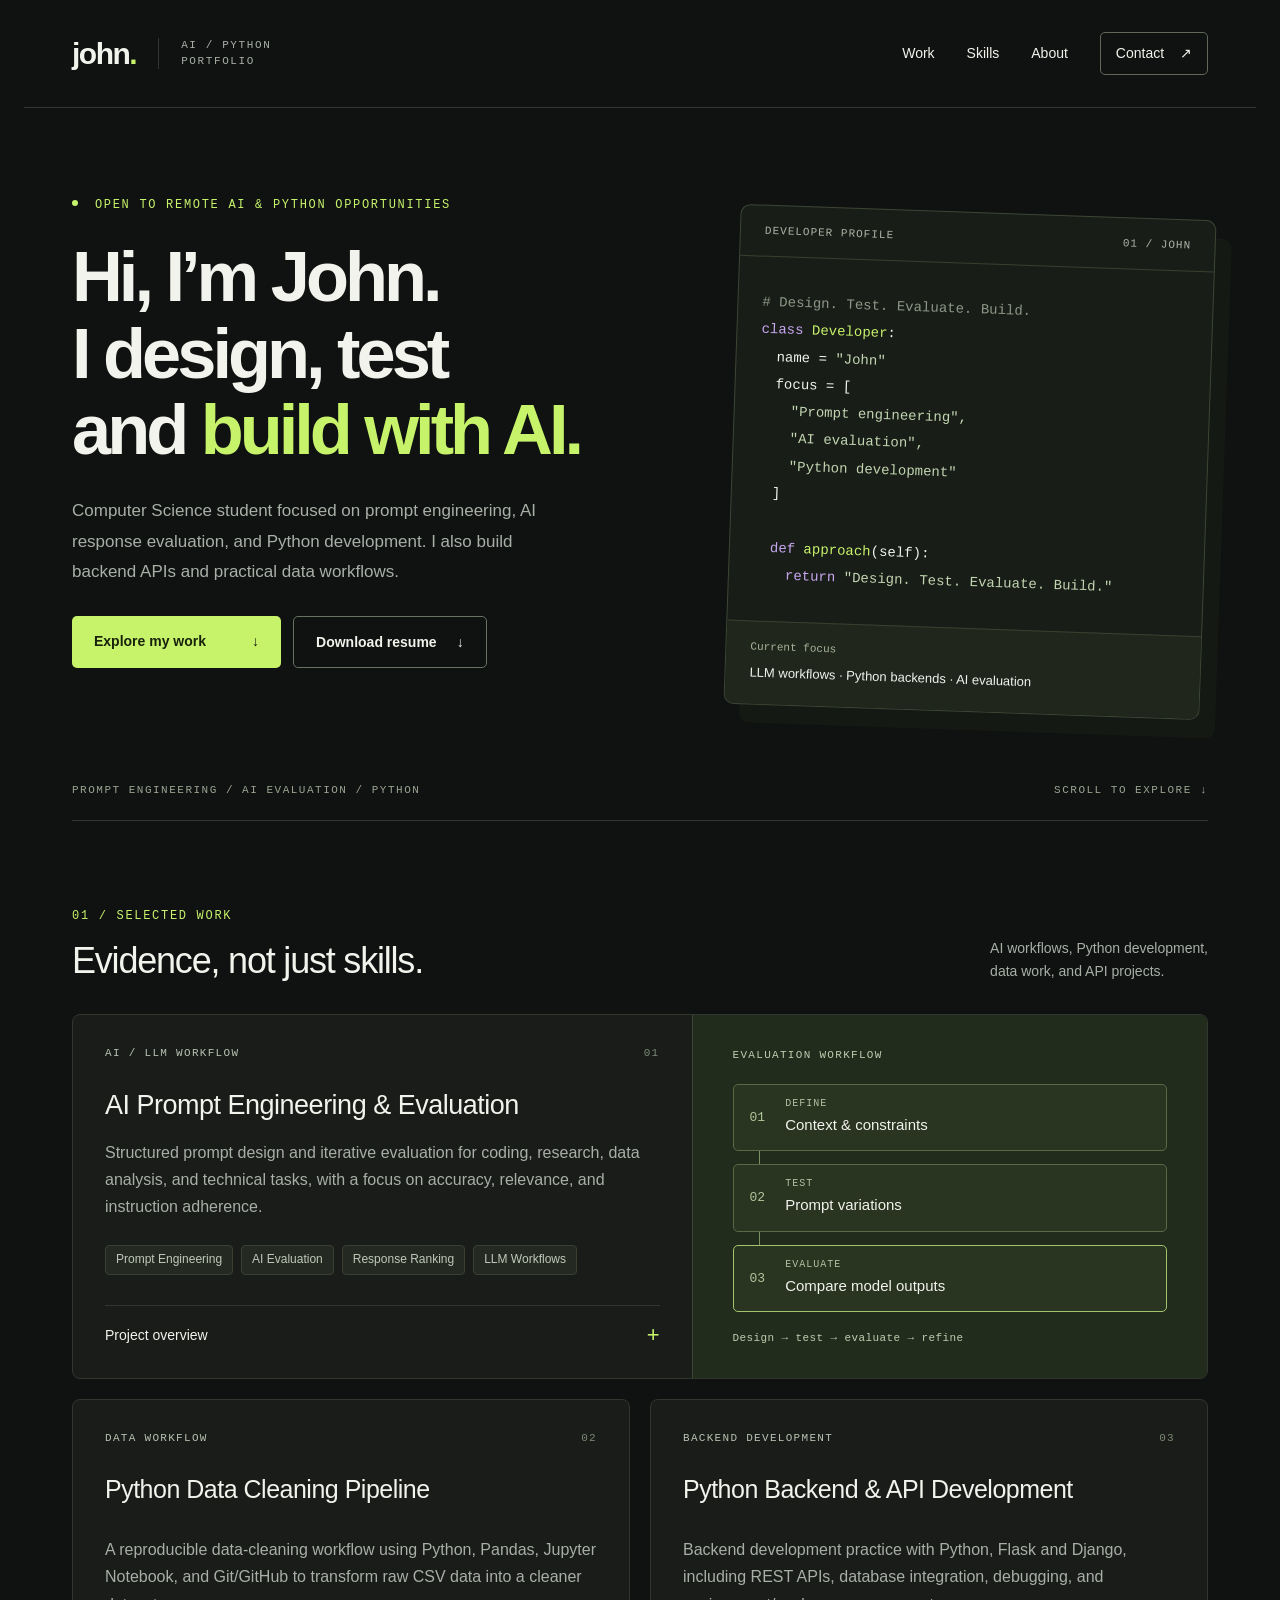
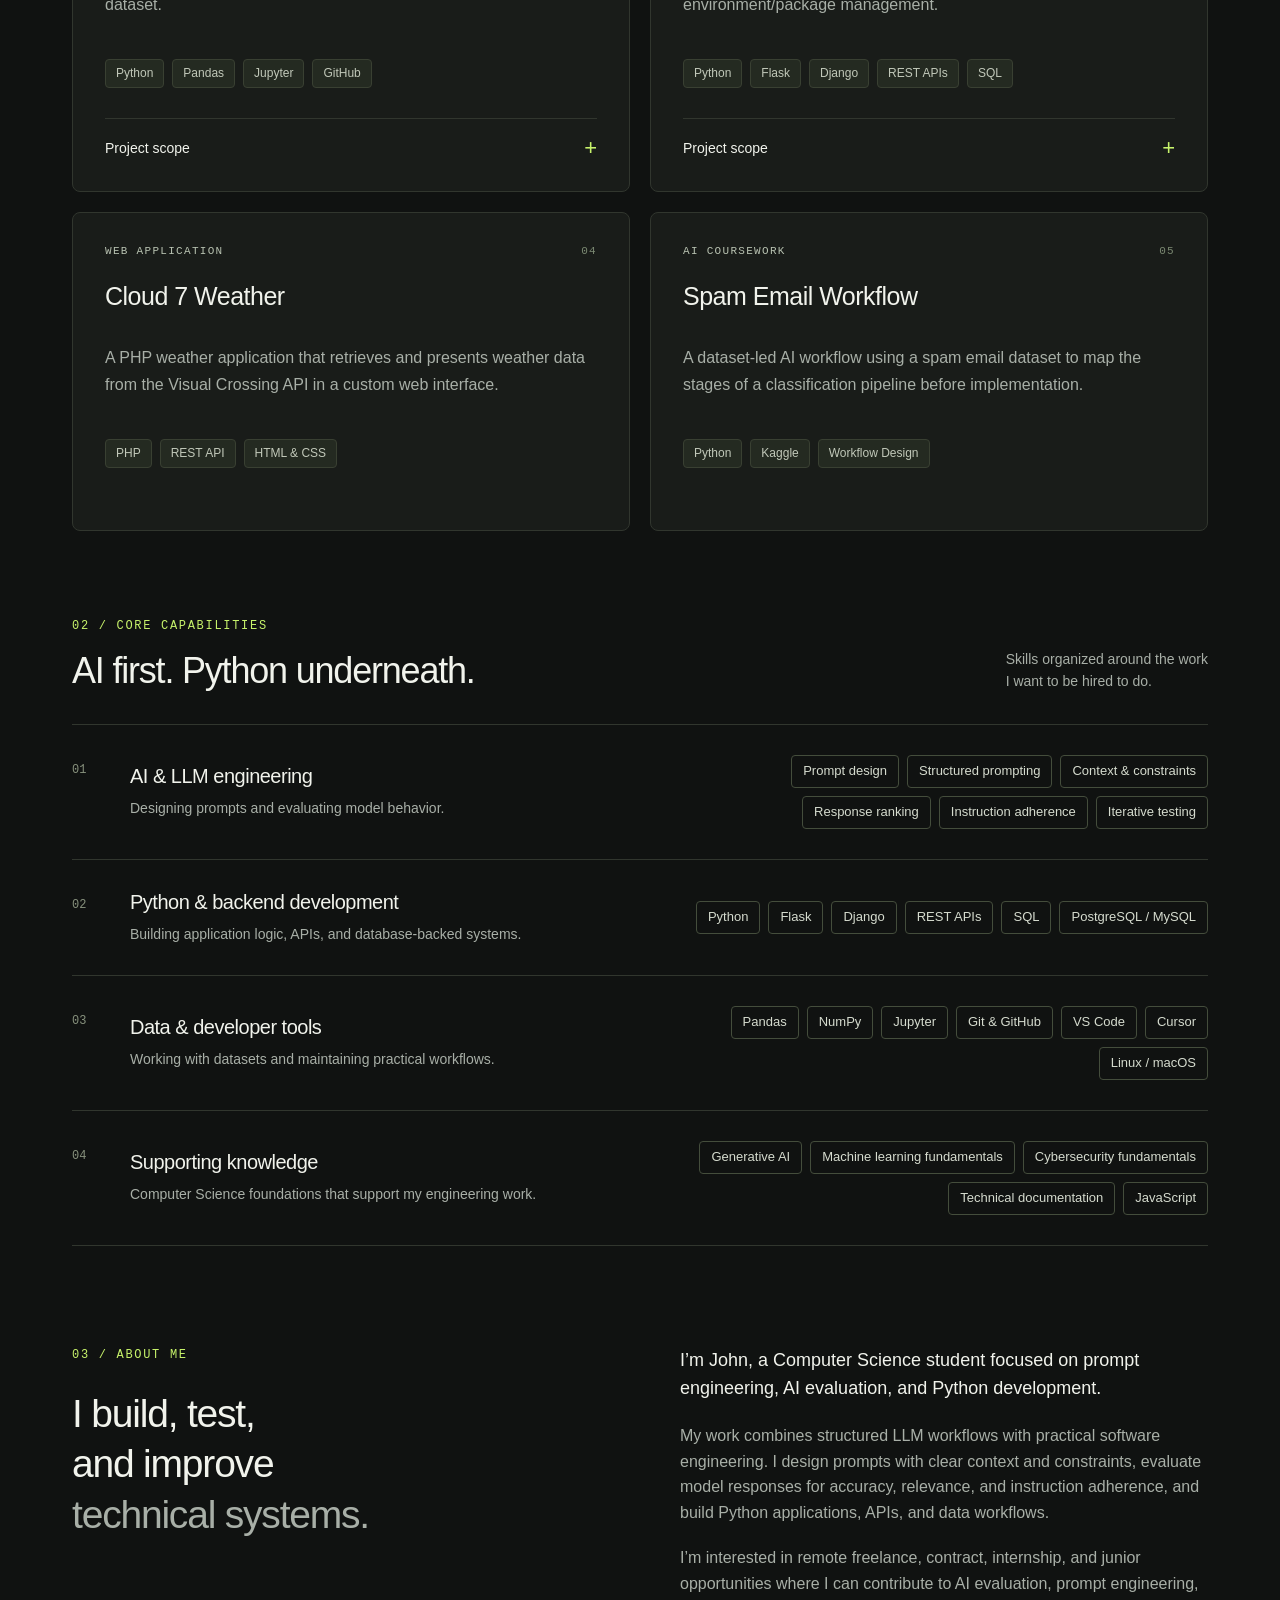
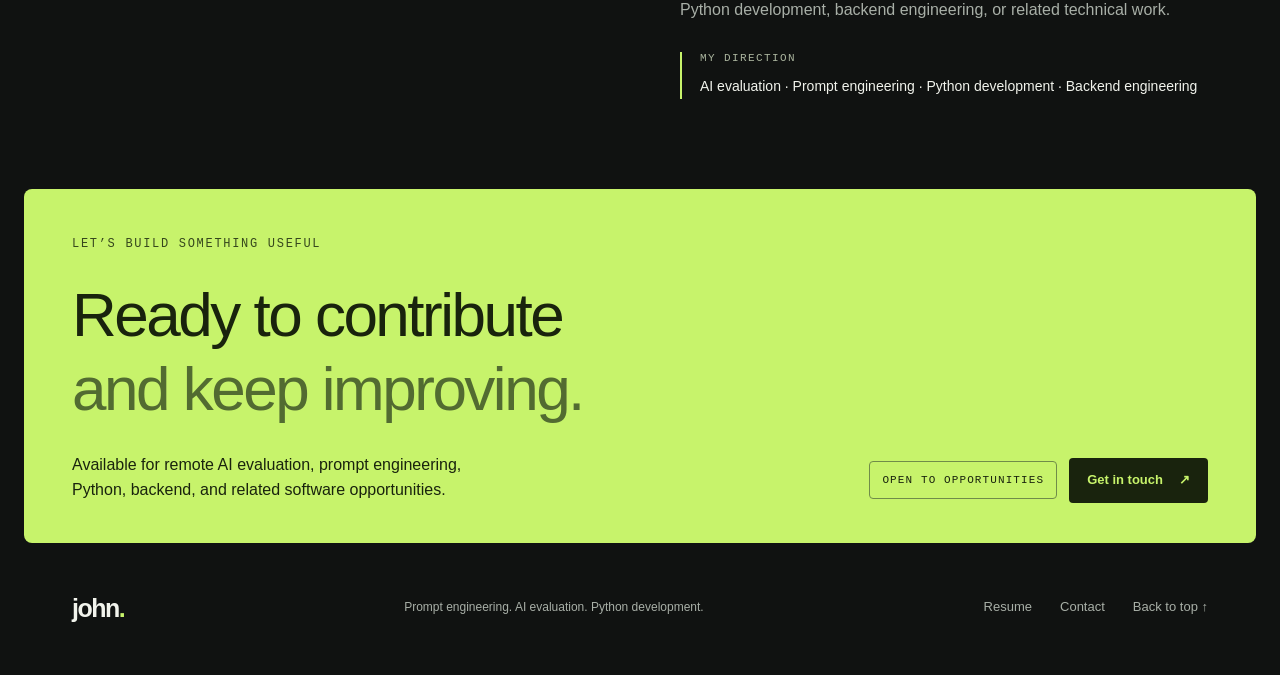
==== index.html @ dd741444 "Update portfolio and add downloadable resume Update the portfolio pages and styles, refresh the READ" ====
<!doctype html>
<html lang="en">
  <head>
    <meta charset="utf-8" />
    <meta name="viewport" content="width=device-width, initial-scale=1" />
    <meta name="theme-color" content="#101211" />
    <title>John Okutachi — Prompt Engineer | AI Evaluation | Python Developer</title>
    <meta
      name="description"
      content="John Okutachi is a Computer Science student focused on prompt engineering, AI evaluation, Python development, backend APIs, and practical data workflows."
    />
    <link
      rel="icon"
      type="image/svg+xml"
      href="data:image/svg+xml,%3Csvg xmlns='http://www.w3.org/2000/svg' viewBox='0 0 40 40'%3E%3Crect width='40' height='40' rx='9' fill='%23c7f36b'/%3E%3Ctext x='12' y='29' font-family='Arial' font-weight='bold' font-size='28' fill='%23101211'%3EJ%3C/text%3E%3C/svg%3E"
    />
    <link rel="stylesheet" href="style.css?v=ai-portfolio" />
  </head>
  <body>
    <a class="skip" href="#main">Skip to content</a>
    <header class="wrap">
      <a class="brand" href="#" aria-label="John home"
        >john<span>.</span><small>AI / PYTHON PORTFOLIO</small></a
      >
      <nav aria-label="Main navigation">
        <a href="#work">Work</a><a href="#skills">Skills</a
        ><a href="#about">About</a
        ><a class="nav-contact" href="contact.html"
          >Contact <span aria-hidden="true">↗</span></a
        >
      </nav>
    </header>

    <main id="main">
      <section class="hero wrap">
        <div class="intro">
          <p class="eyebrow">
            <span class="status"></span> OPEN TO REMOTE AI & PYTHON OPPORTUNITIES
          </p>
          <h1>
            Hi, I’m John.<br />I design, test<br />and <em>build with AI.</em>
          </h1>
          <p class="lead">
            Computer Science student focused on prompt engineering, AI response
            evaluation, and Python development. I also build backend APIs and
            practical data workflows.
          </p>
          <div class="hero-actions">
            <a class="button" href="#work"
              >Explore my work <span aria-hidden="true">↓</span></a
            ><a class="button button-outline" href="resume.docx" download
              >Download resume <span aria-hidden="true">↓</span></a
            >
          </div>
        </div>

        <aside class="profile" aria-label="Developer focus">
          <div class="profile-top">
            <span>DEVELOPER PROFILE</span><span>01 / JOHN</span>
          </div>
          <div class="code">
            <span class="muted"># Design. Test. Evaluate. Build.</span><br /><span
              class="purple"
              >class</span
            >
            <span class="lime">Developer</span>:<br /><span class="indent"
              >name = <span class="string">"John"</span></span
            ><br /><span class="indent">focus = [</span><br /><span
              class="indent2 string"
              >"Prompt engineering",</span
            ><br /><span class="indent2 string">"AI evaluation",</span
            ><br /><span class="indent2 string">"Python development"</span
            ><br /><span class="indent">]</span><br /><br /><span
              class="indent"
              ><span class="purple">def</span>
              <span class="lime">approach</span>(self):</span
            ><br /><span class="indent2"
              ><span class="purple">return</span>
              <span class="string">"Design. Test. Evaluate. Build."</span></span
            >
          </div>
          <div class="profile-bottom">
            <span>Current focus</span
            ><strong>LLM workflows · Python backends · AI evaluation</strong>
          </div>
        </aside>
        <div class="hero-bottom">
          <span>PROMPT ENGINEERING / AI EVALUATION / PYTHON</span
          ><span>SCROLL TO EXPLORE ↓</span>
        </div>
      </section>

      <section class="work wrap" id="work">
        <div class="section-title">
          <div>
            <p class="eyebrow">01 / SELECTED WORK</p>
            <h2>Evidence, not just skills.</h2>
          </div>
          <p>
            AI workflows, Python development,<br />data work, and API projects.
          </p>
        </div>

        <article class="project featured">
          <div class="project-copy">
            <div class="project-meta">
              <span>AI / LLM WORKFLOW</span><span>01</span>
            </div>
            <h3>AI Prompt Engineering & Evaluation</h3>
            <p>
              Structured prompt design and iterative evaluation for coding,
              research, data analysis, and technical tasks, with a focus on
              accuracy, relevance, and instruction adherence.
            </p>
            <div class="tags">
              <span>Prompt Engineering</span><span>AI Evaluation</span
              ><span>Response Ranking</span><span>LLM Workflows</span>
            </div>
            <details>
              <summary>
                Project overview <span aria-hidden="true">+</span>
              </summary>
              <div class="detail">
                <p>
                  <strong>Design:</strong> Define the task, context, constraints,
                  and expected output before testing a prompt.
                </p>
                <p>
                  <strong>Evaluation:</strong> Compare model outputs for
                  accuracy, relevance, completeness, and instruction adherence.
                </p>
                <p>
                  <strong>Iteration:</strong> Document what changed between
                  prompt versions and refine the instructions based on results.
                </p>
              </div>
            </details>
          </div>
          <div class="project-visual" aria-label="Prompt evaluation workflow">
            <span class="diagram-label">EVALUATION WORKFLOW</span>
            <div class="flow-item">
              <span>01</span>
              <div><small>DEFINE</small><strong>Context & constraints</strong></div>
            </div>
            <div class="flow-line"></div>
            <div class="flow-item">
              <span>02</span>
              <div><small>TEST</small><strong>Prompt variations</strong></div>
            </div>
            <div class="flow-line"></div>
            <div class="flow-item accent">
              <span>03</span>
              <div><small>EVALUATE</small><strong>Compare model outputs</strong></div>
            </div>
            <span class="diagram-foot">Design → test → evaluate → refine</span>
          </div>
        </article>

        <div class="project-grid">
          <article class="project">
            <div class="project-copy">
              <div class="project-meta">
                <span>DATA WORKFLOW</span><span>02</span>
              </div>
              <h3>Python Data Cleaning Pipeline</h3>
              <p>
                A reproducible data-cleaning workflow using Python, Pandas,
                Jupyter Notebook, and Git/GitHub to transform raw CSV data into
                a cleaner dataset.
              </p>
              <div class="tags">
                <span>Python</span><span>Pandas</span><span>Jupyter</span
                ><span>GitHub</span>
              </div>
              <details>
                <summary>
                  Project scope <span aria-hidden="true">+</span>
                </summary>
                <div class="detail">
                  <p>
                    <strong>Workflow:</strong> Inspect the raw dataset, apply
                    cleaning steps, preserve the cleaned output, and document
                    the process in a notebook.
                  </p>
                  <p>
                    <strong>Focus:</strong> Data quality, reproducibility, and a
                    repository structure another person can follow.
                  </p>
                </div>
              </details>
            </div>
          </article>

          <article class="project">
            <div class="project-copy">
              <div class="project-meta">
                <span>BACKEND DEVELOPMENT</span><span>03</span>
              </div>
              <h3>Python Backend & API Development</h3>
              <p>
                Backend development practice with Python, Flask and Django,
                including REST APIs, database integration, debugging, and
                environment/package management.
              </p>
              <div class="tags">
                <span>Python</span><span>Flask</span><span>Django</span
                ><span>REST APIs</span><span>SQL</span>
              </div>
              <details>
                <summary>
                  Project scope <span aria-hidden="true">+</span>
                </summary>
                <div class="detail">
                  <p>
                    <strong>Focus:</strong> Building server-side application
                    logic, connecting APIs and databases, and troubleshooting
                    development environments.
                  </p>
                  <p>
                    <strong>Supporting work:</strong> API integration and web
                    application development, including the Cloud 7 Weather
                    project using the Visual Crossing API.
                  </p>
                </div>
              </details>
            </div>
          </article>
        </div>

        <div class="project-grid project-grid-secondary" aria-label="Additional projects">
          <article class="project compact-project">
            <div class="project-copy">
              <div class="project-meta">
                <span>WEB APPLICATION</span><span>04</span>
              </div>
              <h3>Cloud 7 Weather</h3>
              <p>
                A PHP weather application that retrieves and presents weather
                data from the Visual Crossing API in a custom web interface.
              </p>
              <div class="tags">
                <span>PHP</span><span>REST API</span><span>HTML & CSS</span>
              </div>
            </div>
          </article>
          <article class="project compact-project">
            <div class="project-copy">
              <div class="project-meta">
                <span>AI COURSEWORK</span><span>05</span>
              </div>
              <h3>Spam Email Workflow</h3>
              <p>
                A dataset-led AI workflow using a spam email dataset to map the
                stages of a classification pipeline before implementation.
              </p>
              <div class="tags">
                <span>Python</span><span>Kaggle</span><span>Workflow Design</span>
              </div>
            </div>
          </article>
        </div>
      </section>

      <section class="skills wrap" id="skills">
        <div class="section-title">
          <div>
            <p class="eyebrow">02 / CORE CAPABILITIES</p>
            <h2>AI first. Python underneath.</h2>
          </div>
          <p>
            Skills organized around the work<br />I want to be hired to do.
          </p>
        </div>
        <div class="skill-list">
          <div class="skill-row">
            <span class="skill-number">01</span>
            <div>
              <h3>AI & LLM engineering</h3>
              <p>Designing prompts and evaluating model behavior.</p>
            </div>
            <div class="skill-tags">
              <span>Prompt design</span><span>Structured prompting</span
              ><span>Context & constraints</span><span>Response ranking</span
              ><span>Instruction adherence</span><span>Iterative testing</span>
            </div>
          </div>
          <div class="skill-row">
            <span class="skill-number">02</span>
            <div>
              <h3>Python & backend development</h3>
              <p>Building application logic, APIs, and database-backed systems.</p>
            </div>
            <div class="skill-tags">
              <span>Python</span><span>Flask</span><span>Django</span
              ><span>REST APIs</span><span>SQL</span
              ><span>PostgreSQL / MySQL</span>
            </div>
          </div>
          <div class="skill-row">
            <span class="skill-number">03</span>
            <div>
              <h3>Data & developer tools</h3>
              <p>Working with datasets and maintaining practical workflows.</p>
            </div>
            <div class="skill-tags">
              <span>Pandas</span><span>NumPy</span><span>Jupyter</span
              ><span>Git & GitHub</span><span>VS Code</span><span>Cursor</span
              ><span>Linux / macOS</span>
            </div>
          </div>
          <div class="skill-row">
            <span class="skill-number">04</span>
            <div>
              <h3>Supporting knowledge</h3>
              <p>Computer Science foundations that support my engineering work.</p>
            </div>
            <div class="skill-tags">
              <span>Generative AI</span><span>Machine learning fundamentals</span
              ><span>Cybersecurity fundamentals</span
              ><span>Technical documentation</span><span>JavaScript</span>
            </div>
          </div>
        </div>
      </section>

      <section class="about wrap" id="about">
        <div>
          <p class="eyebrow">03 / ABOUT ME</p>
          <h2>
            I build, test,<br />and improve<br /><span>technical systems.</span>
          </h2>
        </div>
        <div class="about-copy">
          <p>
            I’m John, a Computer Science student focused on prompt engineering,
            AI evaluation, and Python development.
          </p>
          <p>
            My work combines structured LLM workflows with practical software
            engineering. I design prompts with clear context and constraints,
            evaluate model responses for accuracy, relevance, and instruction
            adherence, and build Python applications, APIs, and data workflows.
          </p>
          <p>
            I’m interested in remote freelance, contract, internship, and junior
            opportunities where I can contribute to AI evaluation, prompt
            engineering, Python development, backend engineering, or related
            technical work.
          </p>
          <div class="about-note">
            <span>MY DIRECTION</span
            ><strong
              >AI evaluation · Prompt engineering · Python development · Backend engineering</strong
            >
          </div>
        </div>
      </section>

      <section class="opportunity wrap" id="opportunities">
        <p class="eyebrow">LET’S BUILD SOMETHING USEFUL</p>
        <h2>Ready to contribute<br /><em>and keep improving.</em></h2>
        <div class="opportunity-bottom">
          <p>
            Available for remote AI evaluation, prompt engineering,<br />Python,
            backend, and related software opportunities.
          </p>
          <div class="opportunity-actions">
            <span class="open-label">OPEN TO OPPORTUNITIES</span
            ><a class="opportunity-link" href="contact.html"
              >Get in touch <span aria-hidden="true">↗</span></a
            >
          </div>
        </div>
      </section>
    </main>

    <footer class="wrap">
      <a class="brand" href="#">john<span>.</span></a
      ><span>Prompt engineering. AI evaluation. Python development.</span>
      <div class="footer-links">
        <a href="resume.docx" download>Resume</a><a href="contact.html">Contact</a
        ><a href="#main">Back to top ↑</a>
      </div>
    </footer>
  </body>
</html>
---- style.css ----
:root{--bg:#101211;--panel:#191c19;--text:#f1f3ec;--muted:#a8afa7;--line:#31362e;--lime:#c7f36b}*{box-sizing:border-box}html{scroll-behavior:smooth;scroll-padding-top:30px}body{margin:0;background:var(--bg);color:var(--text);font-family:Arial,Helvetica,sans-serif;line-height:1.6}a{color:inherit;text-decoration:none}button,a,summary{-webkit-tap-highlight-color:transparent}a:focus-visible,summary:focus-visible{outline:2px solid var(--lime);outline-offset:6px}a:hover{color:var(--lime)}.wrap{max-width:1232px;margin:auto;padding-left:48px;padding-right:48px}.skip{position:absolute;left:20px;top:-100px;background:var(--lime);color:#101211;padding:12px;z-index:5}.skip:focus{top:10px}header{display:flex;align-items:center;justify-content:space-between;min-height:108px;border-bottom:1px solid var(--line);gap:24px}.brand{font-size:30px;letter-spacing:-1.5px;font-weight:800;display:flex;align-items:center;gap:0}.brand>span{color:var(--lime)}.brand small{font:11px/1.4 monospace;letter-spacing:1.6px;color:var(--muted);border-left:1px solid var(--line);margin-left:22px;padding-left:22px;max-width:135px}nav{display:flex;gap:32px;align-items:center;font-size:14px}nav .nav-contact{border:1px solid #61695b;padding:9px 15px;border-radius:5px}nav span{margin-left:12px}.hero{padding-top:88px;display:grid;grid-template-columns:1.25fr 1fr;column-gap:64px}.eyebrow{font:12px/1.5 monospace;letter-spacing:1.7px;margin:0 0 25px;color:var(--lime)}.status{display:inline-block;width:6px;height:6px;border-radius:50%;background:var(--lime);vertical-align:2px;margin-right:8px}h1{font-size:clamp(48px,5.5vw,74px);letter-spacing:-4px;line-height:1.09;margin:0;font-weight:600}em{font-style:normal;color:var(--lime)}.lead{color:var(--muted);font-size:17px;max-width:480px;line-height:1.8;margin:27px 0 28px}.button{display:inline-flex;gap:46px;background:var(--lime);color:#18220b;padding:14px 22px;border-radius:5px;font-size:14px;font-weight:700;transition:background .2s,transform .2s}.button:hover{background:#d6ff86;color:#18220b;transform:translateY(-2px)}.profile{margin-top:16px;align-self:center;background:#191d18;border:1px solid #3c4634;border-radius:10px;transform:rotate(2deg);box-shadow:16px 18px 0 #151913;overflow:hidden}.profile-top{display:flex;justify-content:space-between;padding:19px 24px;border-bottom:1px solid #38402f;color:#afb5a7;font:11px monospace;letter-spacing:1px}.code{font:clamp(12px,1.1vw,14px)/1.95 monospace;padding:32px 24px;white-space:nowrap}.indent{padding-left:16px}.indent2{padding-left:32px}.muted{color:#8e9787}.purple{color:#c7a7f0}.lime{color:var(--lime)}.string{color:#c2d5b1}.profile-bottom{padding:19px 24px;background:#20261c;border-top:1px solid #38402f}.profile-bottom span{display:block;font:11px monospace;color:#a7b59c;margin-bottom:6px}.profile-bottom strong{font-size:13px;font-weight:500}.hero-bottom{grid-column:1/-1;display:flex;justify-content:space-between;border-bottom:1px solid var(--line);margin-top:72px;padding-bottom:24px;font:11px monospace;letter-spacing:1.5px;color:#9ba492}section{scroll-margin-top:24px}.work,.skills{padding-top:86px}.section-title{display:flex;justify-content:space-between;align-items:end;gap:30px;margin-bottom:32px}.section-title .eyebrow{margin-bottom:14px}h2{font-size:36px;line-height:1.2;letter-spacing:-1.2px;margin:0;font-weight:500}.section-title>p{color:var(--muted);font-size:14px;margin:0}.project{background:var(--panel);border:1px solid var(--line);border-radius:8px;overflow:hidden}.featured{display:grid;grid-template-columns:1.2fr 1fr}.project-copy{padding:32px}.project-meta{display:flex;justify-content:space-between;font:11px monospace;letter-spacing:1.3px;color:#b8c2b1}.project-meta span:last-child{color:#7b8972}h3{font-size:27px;line-height:1.25;font-weight:500;letter-spacing:-.5px;margin:30px 0 15px}.project p{color:var(--muted);font-size:16px;line-height:1.7}.tags,.skill-tags{display:flex;flex-wrap:wrap;gap:8px}.tags{margin:25px 0 30px}.tags span{font-size:12px;color:#c1c8b9;background:#242a21;border:1px solid #394032;border-radius:4px;padding:4px 10px}details{border-top:1px solid var(--line);padding-top:18px}summary{font-size:14px;cursor:pointer;list-style:none;display:flex;justify-content:space-between;align-items:center}summary::-webkit-details-marker{display:none}summary span{color:var(--lime);font-size:22px;line-height:1}details[open] summary span{transform:rotate(45deg)}.detail p{font-size:14px}.detail strong{color:#e4e8dc}.project-visual{background:#222c1d;padding:30px 40px;display:flex;flex-direction:column;justify-content:center;border-left:1px solid #3b4932}.diagram-label,.diagram-foot{font:11px monospace;letter-spacing:1.3px;color:#bdcdae}.diagram-label{margin-bottom:23px}.flow-item{padding:13px 16px;border:1px solid #586a46;border-radius:5px;display:flex;align-items:center;gap:20px;background:#293421}.flow-item>span{font:13px monospace;color:#b0c59a}.flow-item small{font:10px monospace;color:#b2c1a3;display:block;margin-bottom:3px;letter-spacing:1px}.flow-item strong{font-size:15px;font-weight:500}.flow-line{height:13px;border-left:1px solid #7b9162;margin-left:26px}.flow-item.accent{border-color:#a2c36f}.diagram-foot{margin-top:20px;letter-spacing:.4px}.project-grid{display:grid;grid-template-columns:1fr 1fr;gap:20px;margin-top:20px}.project-grid h3{font-size:25px}.project-grid .project-copy{height:100%;display:flex;flex-direction:column}.project-grid details{margin-top:auto}.skill-list{border-top:1px solid var(--line)}.skill-row{display:grid;grid-template-columns:40px 1fr 1fr;gap:18px;align-items:center;padding:30px 0;border-bottom:1px solid var(--line)}.skill-number{color:#87917d;font:12px monospace;align-self:start;padding-top:8px}.skill-row h3{font-size:20px;margin:0 0 8px}.skill-row p{color:var(--muted);font-size:14px;margin:0}.skill-tags{justify-content:flex-end}.skill-tags span{border:1px solid #444d3c;border-radius:4px;padding:5px 11px;font-size:13px;color:#d5dbce}.about{display:grid;grid-template-columns:1fr 1fr;gap:80px;padding-top:100px;padding-bottom:90px}.about h2{font-size:39px;line-height:1.3}.about h2 span{color:var(--muted)}.about-copy>p{color:var(--muted);font-size:16px;margin:0 0 20px}.about-copy>p:first-child{color:var(--text);font-size:18px}.about-note{border-left:2px solid var(--lime);padding-left:18px;margin-top:30px}.about-note span{display:block;color:#aab49e;font:11px monospace;letter-spacing:1.4px;margin-bottom:9px}.about-note strong{font-size:14px;font-weight:400}.opportunity{background:var(--lime);color:#19230d;padding-top:46px;padding-bottom:40px;border-radius:8px}.opportunity .eyebrow{color:#36471d}.opportunity h2{font-size:62px;letter-spacing:-2.5px}.opportunity em{color:#526b31}.opportunity-bottom{display:flex;justify-content:space-between;align-items:end;gap:30px;margin-top:25px}.opportunity-bottom p{margin:0;font-size:16px}.open-label{font:11px monospace;letter-spacing:1.1px;border:1px solid #708c49;padding:12px;border-radius:4px}footer{display:flex;justify-content:space-between;align-items:center;gap:25px;padding-top:45px;padding-bottom:40px;font-size:12px;color:var(--muted)}footer .brand{color:var(--text);font-size:25px}footer>a:last-child{font-size:13px}@media(min-width:1450px){.wrap{max-width:1320px}.hero{column-gap:100px}h1{font-size:80px}.code{font-size:15px}}@media(max-width:900px){.wrap{padding-left:28px;padding-right:28px}.brand small{display:none}.hero{column-gap:28px;padding-top:60px}h1{font-size:57px;letter-spacing:-2.5px}.code{font-size:11px;padding:24px 16px}.profile-top{padding:16px;font-size:10px}.profile-bottom{padding:16px}.profile-bottom strong{font-size:12px}.profile-top span:last-child{display:none}.about{gap:35px}.project-visual{padding:28px}.opportunity{margin:0 28px}.skill-row{grid-template-columns:25px 1fr 1fr}.opportunity h2{font-size:52px}}@media(max-width:650px){header{min-height:86px;gap:15px}nav{gap:19px}nav a{font-size:13px}.nav-contact{display:none}.hero{grid-template-columns:1fr;padding-top:44px}h1{font-size:56px}.lead{font-size:16px}.profile{margin:48px 8px 0;transform:rotate(1deg)}.code{font-size:13px;padding:25px}.profile-top{font-size:11px}.profile-top span:last-child{display:block}.profile-bottom strong{font-size:13px}.hero-bottom{margin-top:45px;font-size:10px;letter-spacing:.7px}.hero-bottom span:last-child{display:none}.work,.skills{padding-top:58px}.section-title{display:block}.section-title>p{margin-top:16px}.section-title>p br{display:none}h2{font-size:30px}.featured,.project-grid{grid-template-columns:1fr}.project-visual{border-left:0;border-top:1px solid #3b4932}.project-copy{padding:24px}.skill-row{grid-template-columns:24px 1fr;gap:12px;padding:25px 0}.skill-tags{grid-column:2;justify-content:flex-start;margin-top:12px}.about{grid-template-columns:1fr;gap:30px;padding-top:60px;padding-bottom:60px}.about h2{font-size:34px}.opportunity{padding:30px 24px}.opportunity h2{font-size:43px;letter-spacing:-1.5px}.opportunity-bottom{display:block}.open-label{display:inline-block;margin-top:24px}.opportunity-bottom br{display:none}footer{flex-wrap:wrap;gap:20px}footer>span{order:3;flex-basis:100%;font-size:12px}}@media(prefers-reduced-motion:reduce){html{scroll-behavior:auto}.button{transition:none}}

.opportunity-actions{display:flex;flex-wrap:wrap;align-items:center;justify-content:flex-end;gap:12px}
.opportunity-link{display:inline-flex;align-items:center;gap:16px;background:#19230d;color:var(--lime);padding:12px 18px;border-radius:4px;font-size:13px;font-weight:700;white-space:nowrap}
.opportunity-link:hover{color:#fff;background:#30451a}
.footer-links{display:flex;gap:28px;font-size:13px}
.contact-main{padding-top:100px;padding-bottom:120px;min-height:calc(100vh - 230px)}
.contact-grid{display:grid;grid-template-columns:1.1fr 1fr;gap:72px;align-items:start}
.contact-main h1{font-size:clamp(48px,5.4vw,74px)}
.contact-main .lead{max-width:540px;margin-top:32px}
.contact-back{display:inline-block;margin-top:24px;font-size:14px;color:var(--muted)}
.contact-card{border:1px solid #3c4634;border-radius:9px;background:var(--panel);padding:40px;margin-top:10px}
.contact-card .eyebrow{margin-bottom:16px}
.contact-card h2{font-size:34px}
.contact-card>p:not(.eyebrow):not(.copy-status){color:var(--muted);font-size:15px;margin:16px 0 28px;max-width:390px}
.contact-address{display:inline-block;color:var(--lime);font-size:clamp(19px,2vw,26px);font-weight:600;letter-spacing:-.5px;overflow-wrap:anywhere}
.contact-actions{display:flex;flex-wrap:wrap;gap:12px;margin-top:28px}
.contact-actions .button{gap:20px}
.copy-button{font:700 14px Arial,Helvetica,sans-serif;color:var(--text);background:transparent;border:1px solid #61695b;border-radius:5px;padding:13px 18px;cursor:pointer}
.copy-button:hover{border-color:var(--lime);color:var(--lime)}
.copy-button:focus-visible{outline:2px solid var(--lime);outline-offset:4px}
.copy-status{min-height:24px;font-size:13px;color:var(--lime);margin:12px 0 0}
.contact-other{display:flex;justify-content:space-between;gap:16px;border-top:1px solid var(--line);padding-top:23px;margin-top:20px;font-size:13px}
.contact-other>span{color:var(--muted);font:11px monospace;letter-spacing:1px}
nav a[aria-current="page"]{color:var(--lime);border-color:var(--lime)}
@media(max-width:900px){.contact-grid{gap:30px}.contact-card{padding:28px}}
@media(max-width:650px){nav{gap:12px}nav a{font-size:12px}nav .nav-contact{display:inline-flex;padding:7px 10px}nav .nav-contact span{display:none}.opportunity-actions{justify-content:flex-start;margin-top:24px}.open-label{margin-top:0}.contact-main{padding-top:64px;padding-bottom:80px}.contact-grid{grid-template-columns:1fr;gap:24px}.contact-main h1{font-size:clamp(43px,10vw,56px);letter-spacing:-2px}.contact-card{margin-top:0;padding:25px}.contact-main .lead{margin-bottom:12px}.contact-other{flex-wrap:wrap}.footer-links{gap:18px}}
@media(max-width:410px){nav a:nth-child(2),nav a:nth-child(3){display:none}}
.social-grid{display:grid;grid-template-columns:1fr 1fr;gap:10px;margin-top:18px;width:100%}
.social-link{display:flex;align-items:center;gap:10px;border:1px solid var(--line);border-radius:5px;padding:10px;color:var(--text);min-width:0}
.social-link:hover{border-color:var(--lime);color:var(--text)}
.social-icon{display:grid;place-items:center;width:28px;height:28px;border:1px solid #56614c;border-radius:5px;color:var(--lime);flex:0 0 auto}
.social-icon svg{width:16px;height:16px}
.social-link strong,.social-link small{display:block}
.social-link strong{font-size:13px;font-weight:600}
.social-link small{font-size:10px;color:var(--muted);margin-top:1px}
.social-link .link-ready{display:none}
.social-link[href]:hover .link-pending{display:none}
.social-link[href]:hover .link-ready,.social-link[href] .link-ready{display:block}
.social-link:not([href]){cursor:default;opacity:.72}
.social-link:not([href]) .social-icon{color:#9aa394}
@media(max-width:650px){.social-grid{grid-template-columns:1fr}.contact-other>span{flex-basis:100%}}

.hero-actions{display:flex;flex-wrap:wrap;gap:12px}
.button-outline{background:transparent;color:var(--text);border:1px solid #677261;gap:20px}
.button-outline:hover{background:#232a20;color:var(--lime);border-color:var(--lime)}

.project-grid-secondary{margin-top:20px}
.compact-project .project-copy{min-height:100%}
.compact-project h3{margin-top:24px}
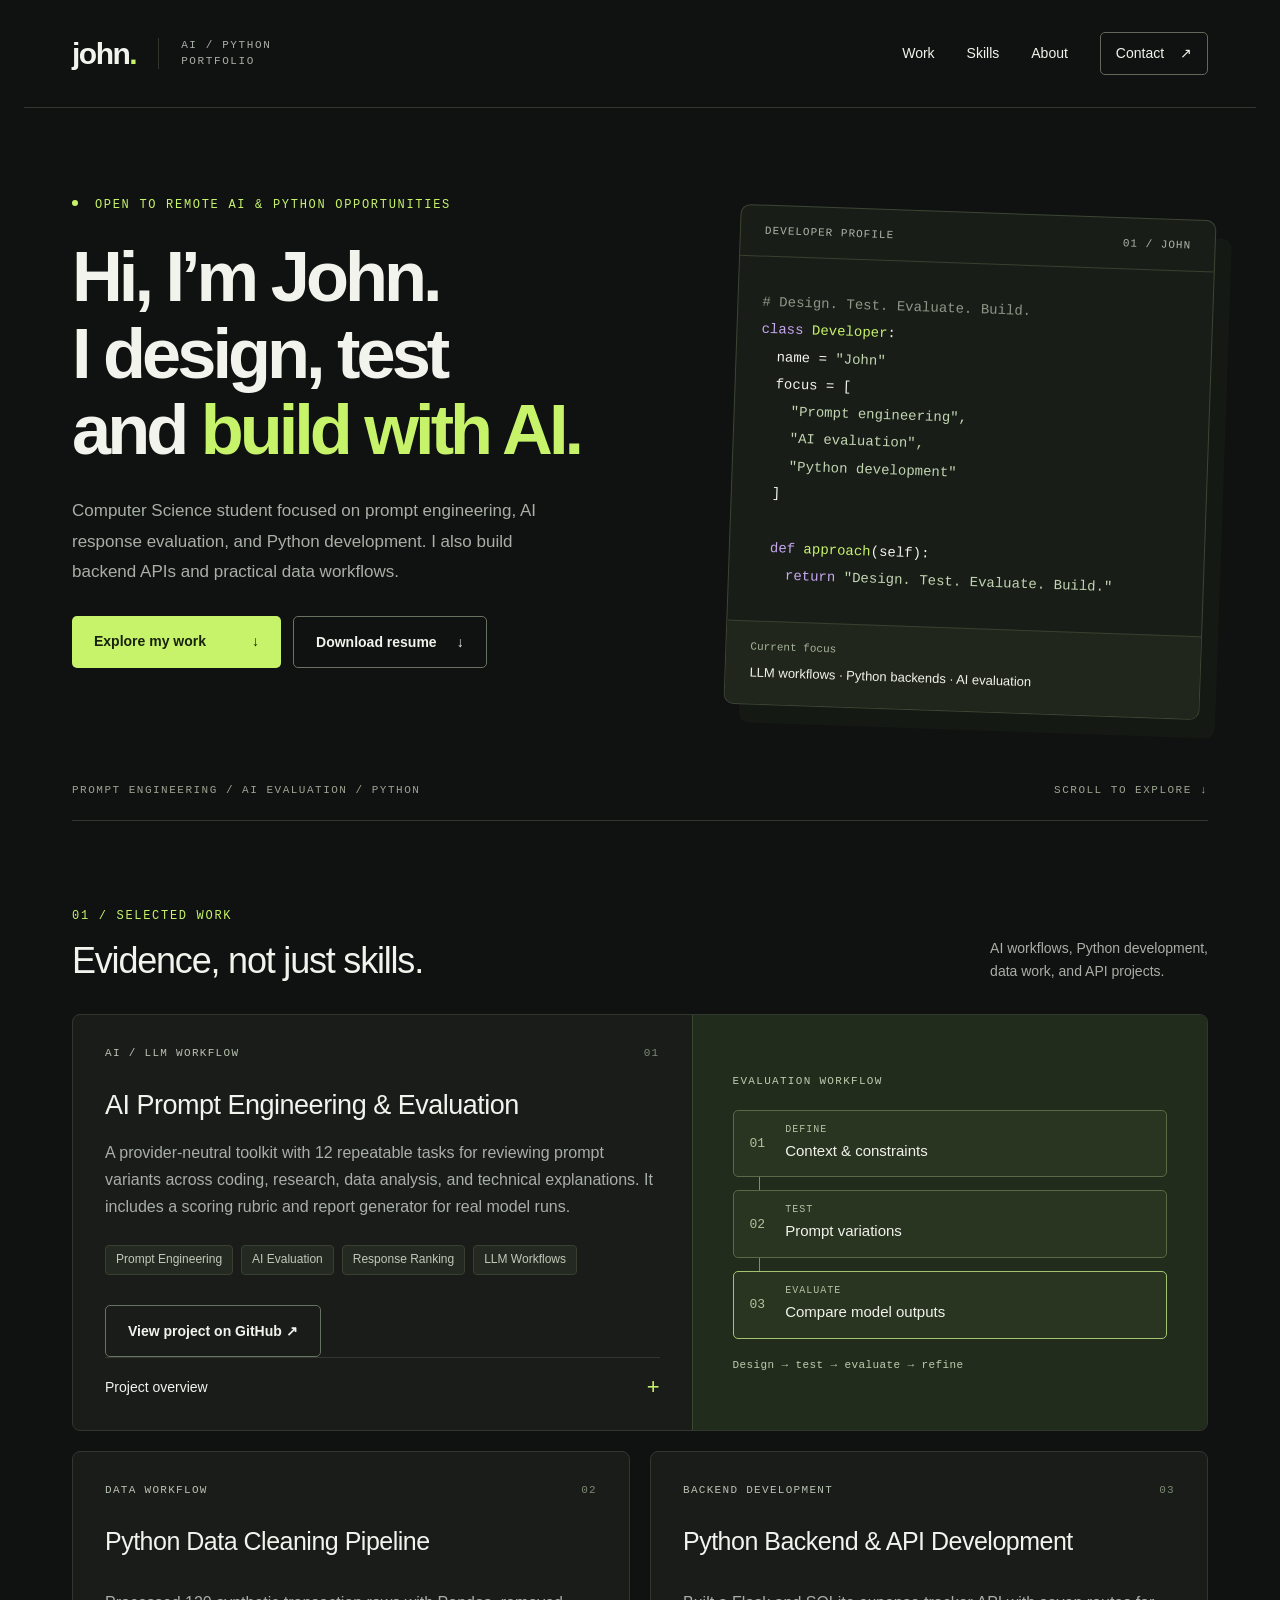
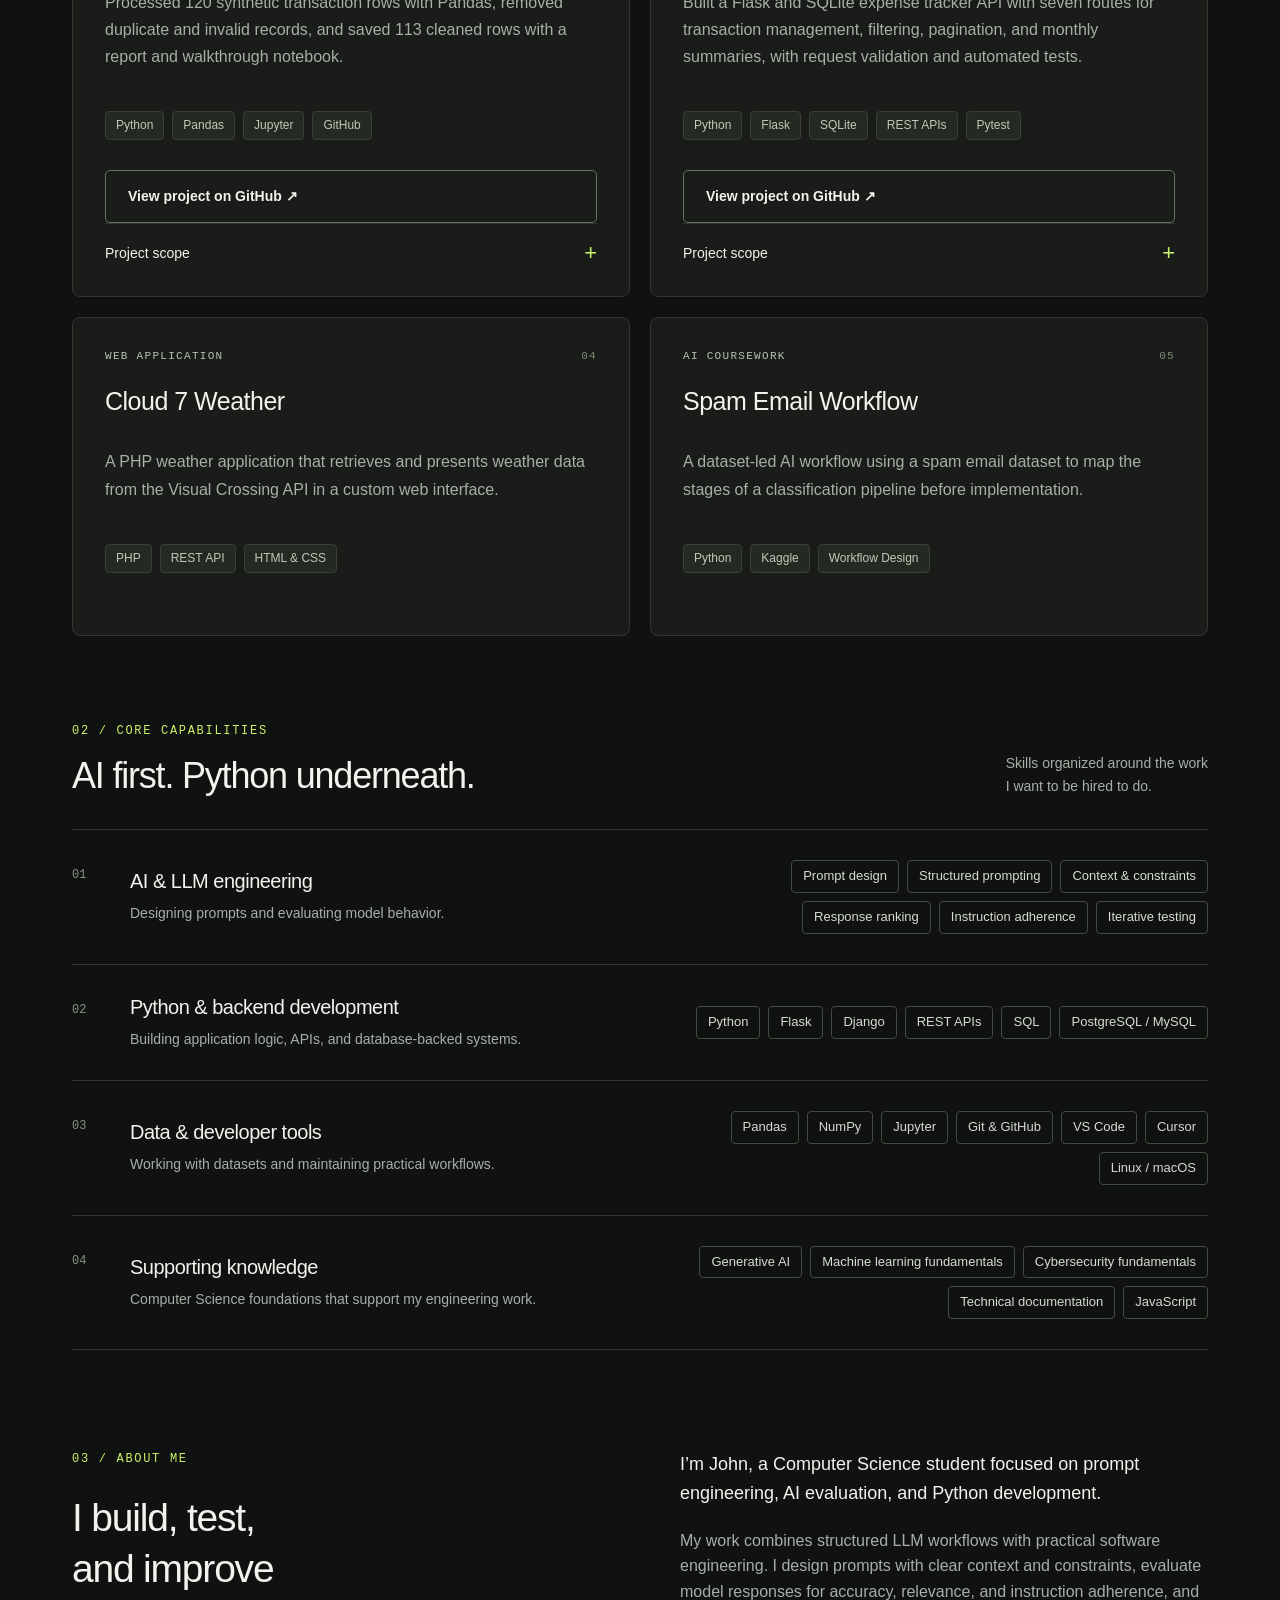
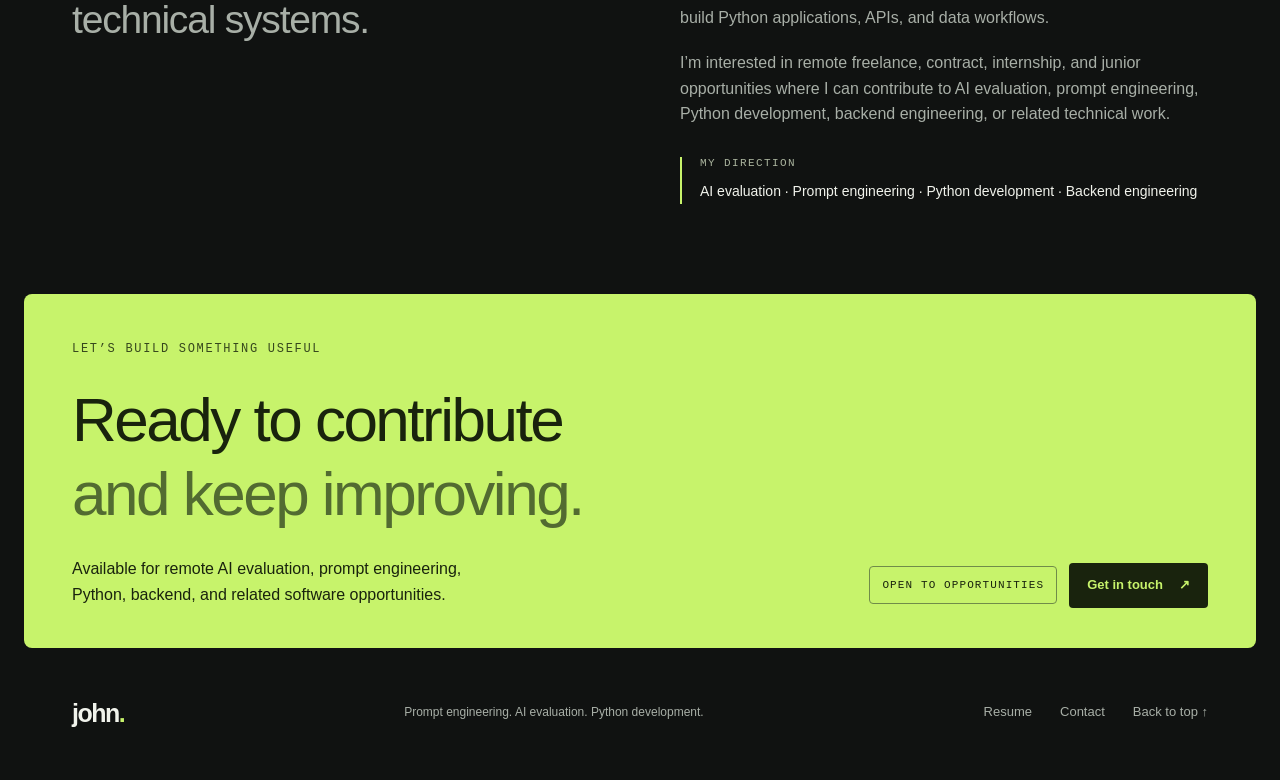
==== commit 8336ea40: "Link portfolio projects to GitHub repositories" ====
--- a/index.html
+++ b/index.html
@@ -108,14 +108,22 @@
             </div>
             <h3>AI Prompt Engineering & Evaluation</h3>
             <p>
-              Structured prompt design and iterative evaluation for coding,
-              research, data analysis, and technical tasks, with a focus on
-              accuracy, relevance, and instruction adherence.
+              A provider-neutral toolkit with 12 repeatable tasks for reviewing
+              prompt variants across coding, research, data analysis, and
+              technical explanations. It includes a scoring rubric and report
+              generator for real model runs.
             </p>
             <div class="tags">
               <span>Prompt Engineering</span><span>AI Evaluation</span
               ><span>Response Ranking</span><span>LLM Workflows</span>
             </div>
+            <a
+              class="button button-outline project-link"
+              href="https://github.com/Kage-No-Shinobi/ai-prompt-evaluation"
+              target="_blank"
+              rel="noopener noreferrer"
+              >View project on GitHub ↗</a
+            >
             <details>
               <summary>
                 Project overview <span aria-hidden="true">+</span>
@@ -164,14 +172,21 @@
               </div>
               <h3>Python Data Cleaning Pipeline</h3>
               <p>
-                A reproducible data-cleaning workflow using Python, Pandas,
-                Jupyter Notebook, and Git/GitHub to transform raw CSV data into
-                a cleaner dataset.
+                Processed 120 synthetic transaction rows with Pandas, removed
+                duplicate and invalid records, and saved 113 cleaned rows with
+                a report and walkthrough notebook.
               </p>
               <div class="tags">
                 <span>Python</span><span>Pandas</span><span>Jupyter</span
                 ><span>GitHub</span>
               </div>
+              <a
+                class="button button-outline project-link"
+                href="https://github.com/Kage-No-Shinobi/python-data-cleaning-pipeline"
+                target="_blank"
+                rel="noopener noreferrer"
+                >View project on GitHub ↗</a
+              >
               <details>
                 <summary>
                   Project scope <span aria-hidden="true">+</span>
@@ -198,14 +213,21 @@
               </div>
               <h3>Python Backend & API Development</h3>
               <p>
-                Backend development practice with Python, Flask and Django,
-                including REST APIs, database integration, debugging, and
-                environment/package management.
+                Built a Flask and SQLite expense tracker API with seven routes
+                for transaction management, filtering, pagination, and monthly
+                summaries, with request validation and automated tests.
               </p>
               <div class="tags">
-                <span>Python</span><span>Flask</span><span>Django</span
-                ><span>REST APIs</span><span>SQL</span>
-              </div>
+                <span>Python</span><span>Flask</span><span>SQLite</span
+                ><span>REST APIs</span><span>Pytest</span>
+              </div>
+              <a
+                class="button button-outline project-link"
+                href="https://github.com/Kage-No-Shinobi/flask-expense-tracker-api"
+                target="_blank"
+                rel="noopener noreferrer"
+                >View project on GitHub ↗</a
+              >
               <details>
                 <summary>
                   Project scope <span aria-hidden="true">+</span>
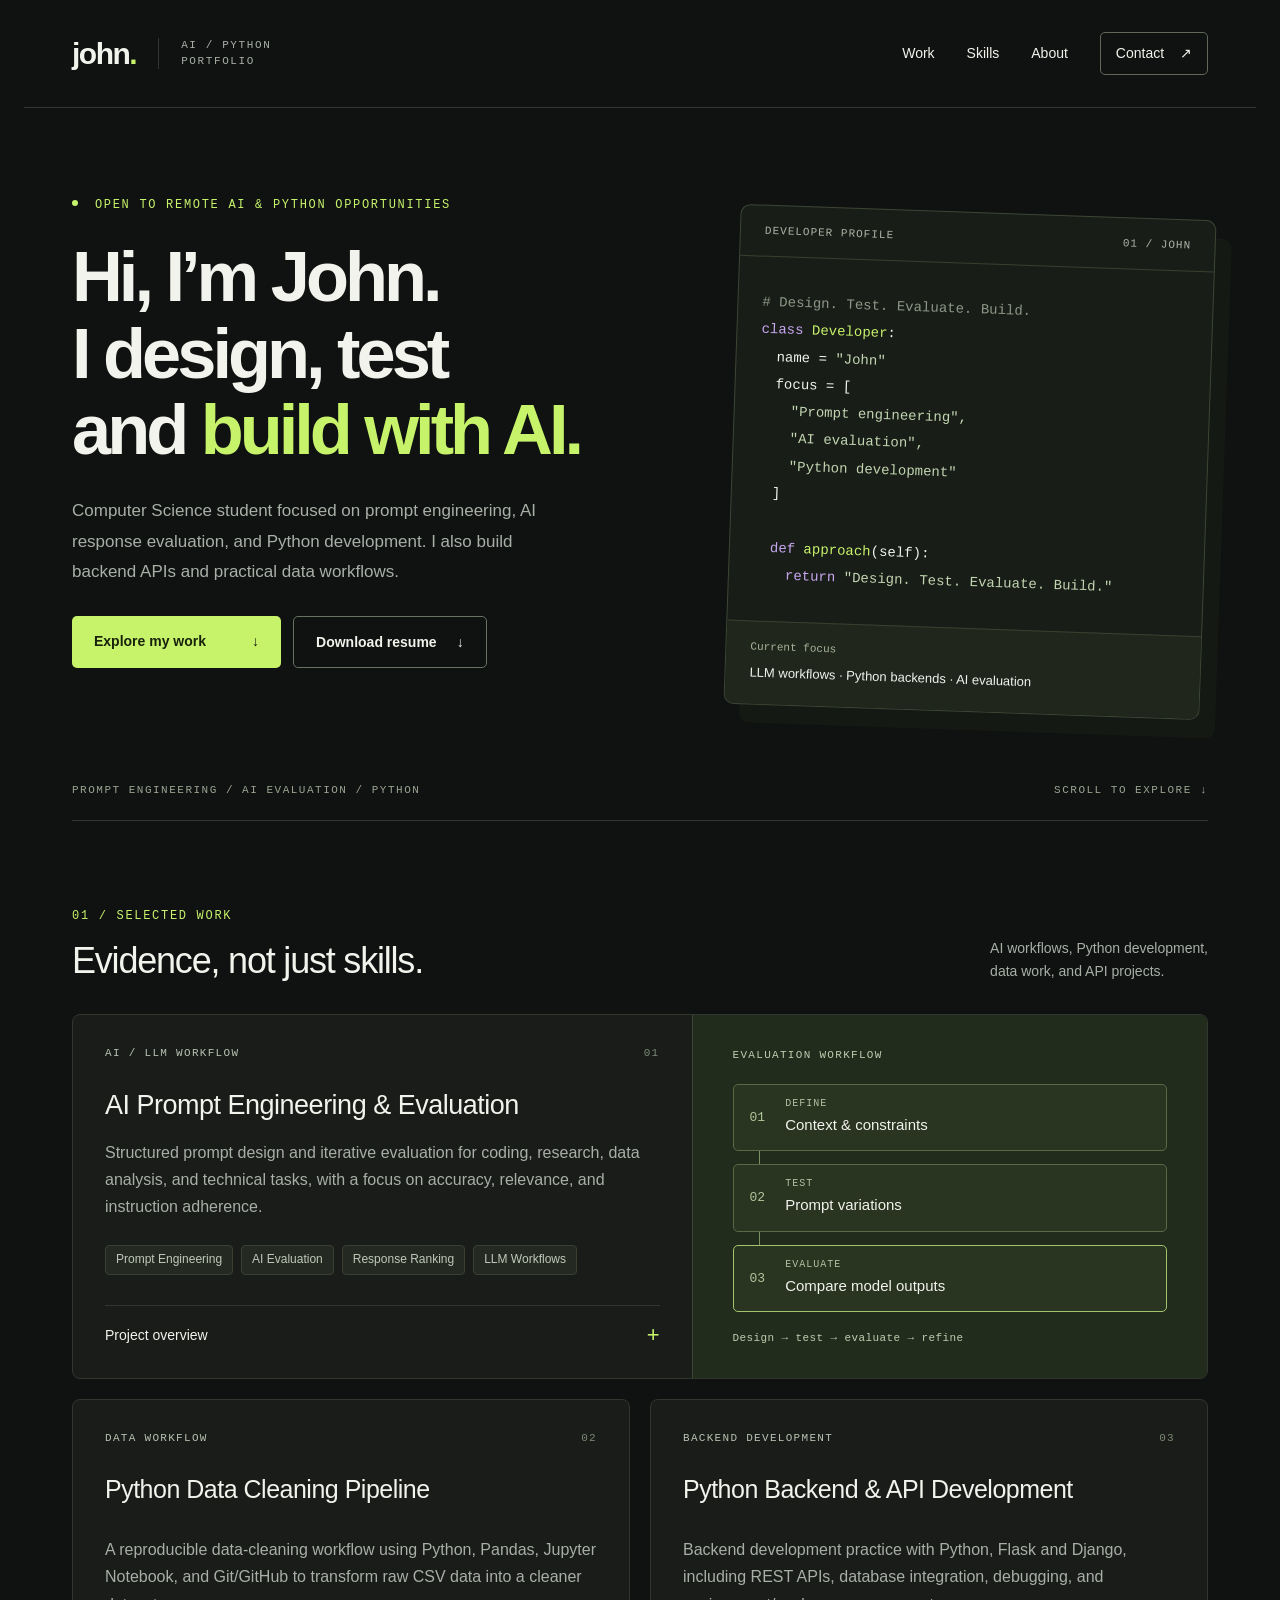
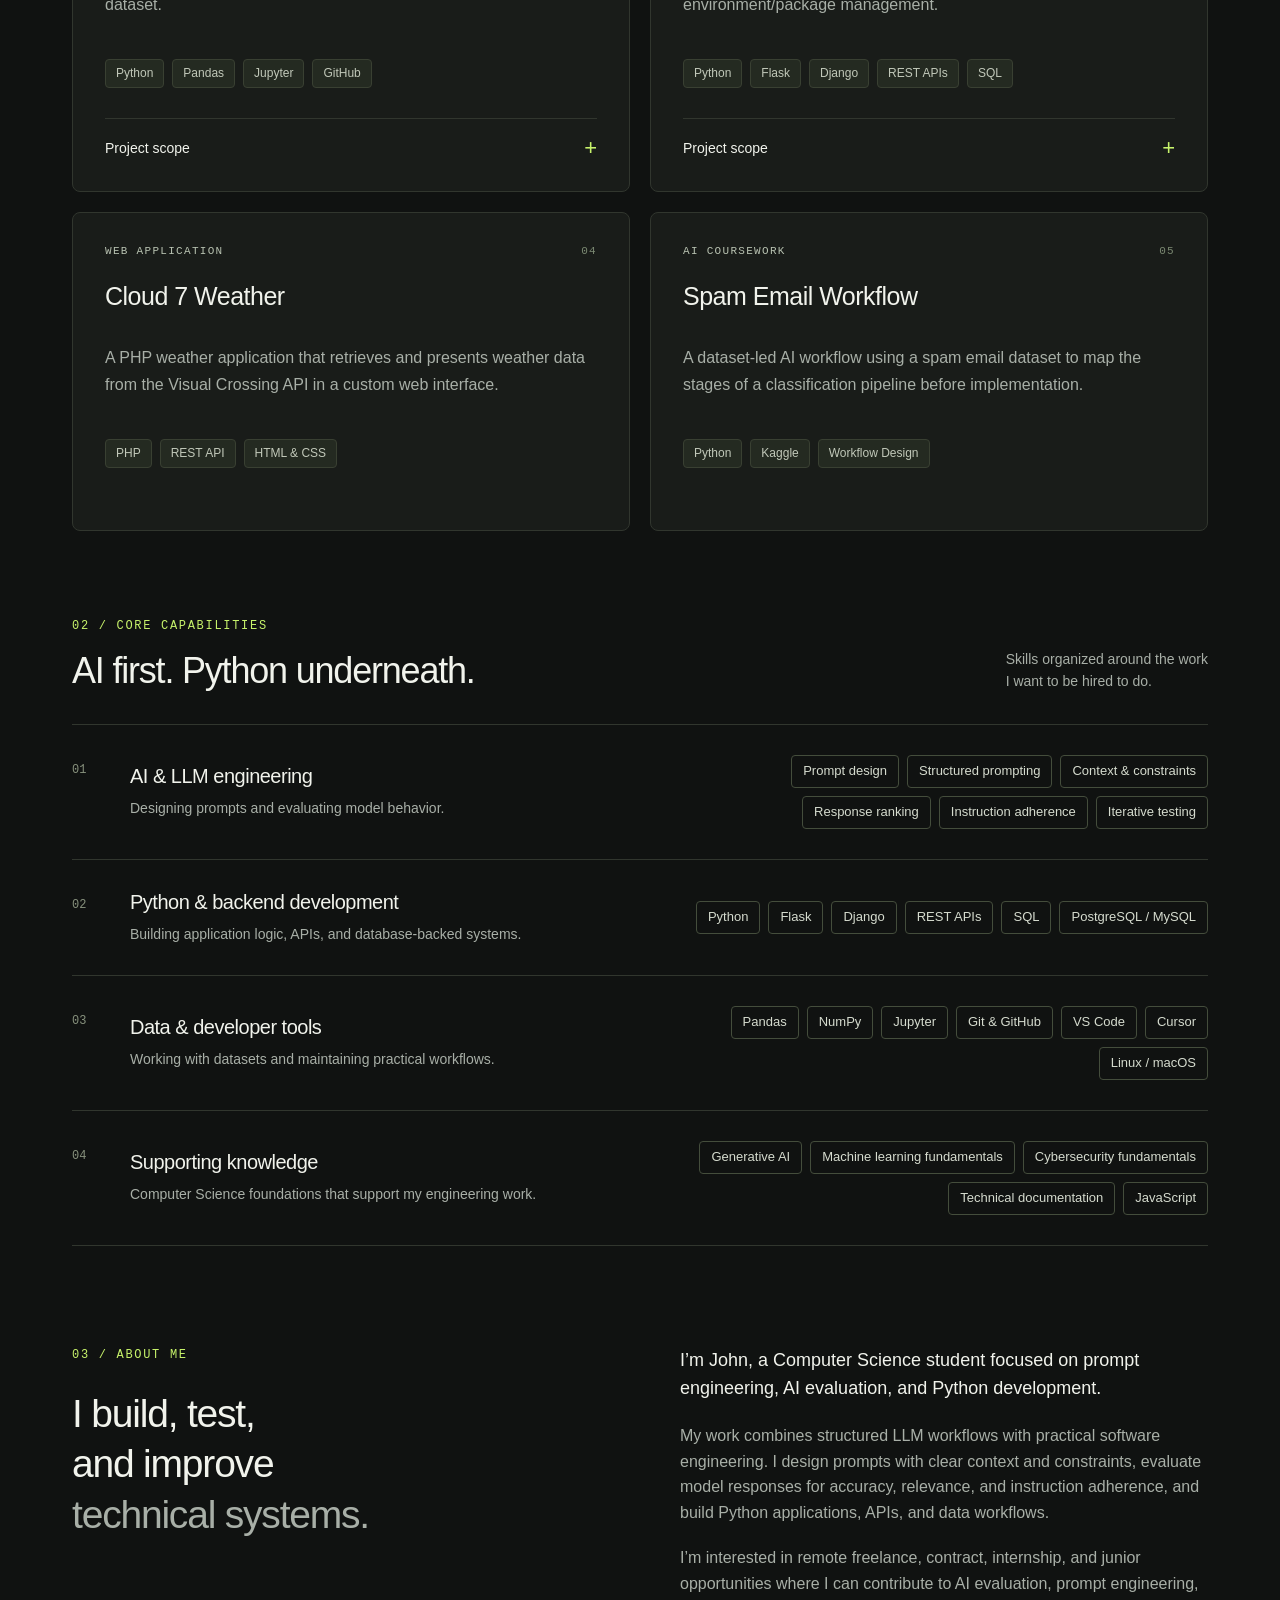
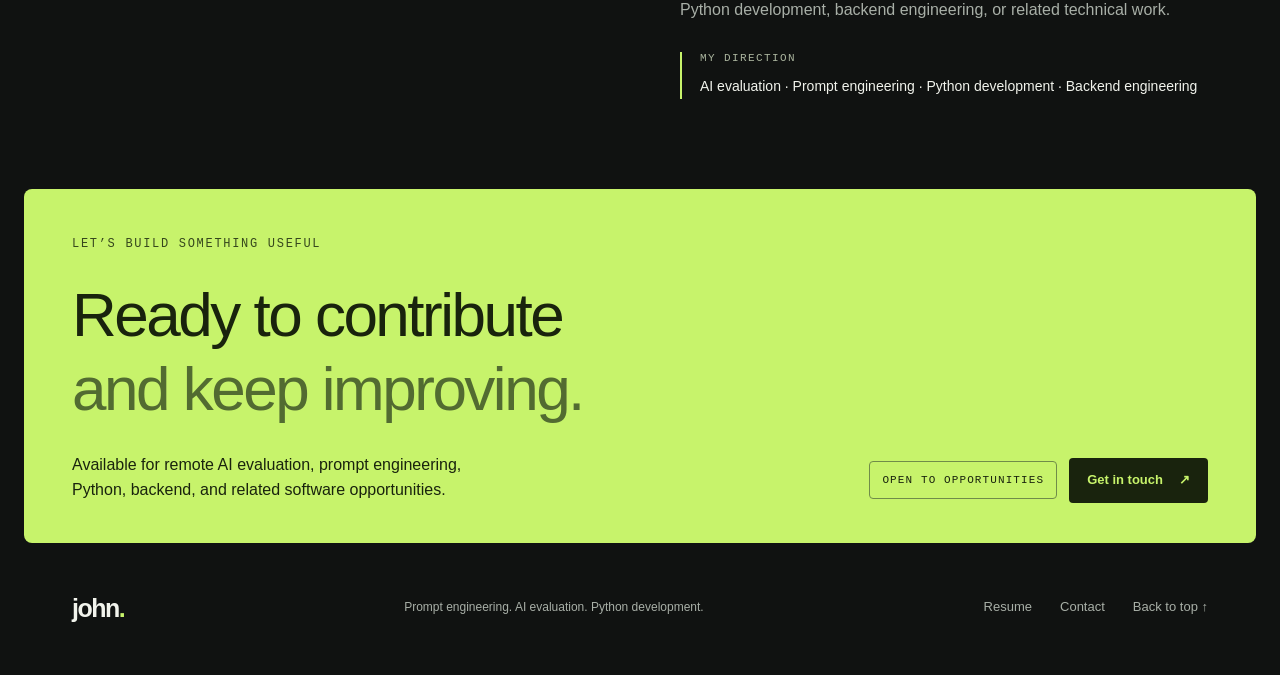
==== commit 4c971116: "added links to my resume" ====
--- a/index.html
+++ b/index.html
@@ -4,7 +4,9 @@
     <meta charset="utf-8" />
     <meta name="viewport" content="width=device-width, initial-scale=1" />
     <meta name="theme-color" content="#101211" />
-    <title>John Okutachi — Prompt Engineer | AI Evaluation | Python Developer</title>
+    <title>
+      John Okutachi — Prompt Engineer | AI Evaluation | Python Developer
+    </title>
     <meta
       name="description"
       content="John Okutachi is a Computer Science student focused on prompt engineering, AI evaluation, Python development, backend APIs, and practical data workflows."
@@ -35,7 +37,8 @@
       <section class="hero wrap">
         <div class="intro">
           <p class="eyebrow">
-            <span class="status"></span> OPEN TO REMOTE AI & PYTHON OPPORTUNITIES
+            <span class="status"></span> OPEN TO REMOTE AI & PYTHON
+            OPPORTUNITIES
           </p>
           <h1>
             Hi, I’m John.<br />I design, test<br />and <em>build with AI.</em>
@@ -48,7 +51,10 @@
           <div class="hero-actions">
             <a class="button" href="#work"
               >Explore my work <span aria-hidden="true">↓</span></a
-            ><a class="button button-outline" href="resume.docx" download
+            ><a
+              class="button button-outline"
+              href="John Okutachi Resume.docx"
+              download
               >Download resume <span aria-hidden="true">↓</span></a
             >
           </div>
@@ -59,10 +65,8 @@
             <span>DEVELOPER PROFILE</span><span>01 / JOHN</span>
           </div>
           <div class="code">
-            <span class="muted"># Design. Test. Evaluate. Build.</span><br /><span
-              class="purple"
-              >class</span
-            >
+            <span class="muted"># Design. Test. Evaluate. Build.</span
+            ><br /><span class="purple">class</span>
             <span class="lime">Developer</span>:<br /><span class="indent"
               >name = <span class="string">"John"</span></span
             ><br /><span class="indent">focus = [</span><br /><span
@@ -70,8 +74,7 @@
               >"Prompt engineering",</span
             ><br /><span class="indent2 string">"AI evaluation",</span
             ><br /><span class="indent2 string">"Python development"</span
-            ><br /><span class="indent">]</span><br /><br /><span
-              class="indent"
+            ><br /><span class="indent">]</span><br /><br /><span class="indent"
               ><span class="purple">def</span>
               <span class="lime">approach</span>(self):</span
             ><br /><span class="indent2"
@@ -108,30 +111,22 @@
             </div>
             <h3>AI Prompt Engineering & Evaluation</h3>
             <p>
-              A provider-neutral toolkit with 12 repeatable tasks for reviewing
-              prompt variants across coding, research, data analysis, and
-              technical explanations. It includes a scoring rubric and report
-              generator for real model runs.
+              Structured prompt design and iterative evaluation for coding,
+              research, data analysis, and technical tasks, with a focus on
+              accuracy, relevance, and instruction adherence.
             </p>
             <div class="tags">
               <span>Prompt Engineering</span><span>AI Evaluation</span
               ><span>Response Ranking</span><span>LLM Workflows</span>
             </div>
-            <a
-              class="button button-outline project-link"
-              href="https://github.com/Kage-No-Shinobi/ai-prompt-evaluation"
-              target="_blank"
-              rel="noopener noreferrer"
-              >View project on GitHub ↗</a
-            >
             <details>
               <summary>
                 Project overview <span aria-hidden="true">+</span>
               </summary>
               <div class="detail">
                 <p>
-                  <strong>Design:</strong> Define the task, context, constraints,
-                  and expected output before testing a prompt.
+                  <strong>Design:</strong> Define the task, context,
+                  constraints, and expected output before testing a prompt.
                 </p>
                 <p>
                   <strong>Evaluation:</strong> Compare model outputs for
@@ -148,7 +143,9 @@
             <span class="diagram-label">EVALUATION WORKFLOW</span>
             <div class="flow-item">
               <span>01</span>
-              <div><small>DEFINE</small><strong>Context & constraints</strong></div>
+              <div>
+                <small>DEFINE</small><strong>Context & constraints</strong>
+              </div>
             </div>
             <div class="flow-line"></div>
             <div class="flow-item">
@@ -158,7 +155,9 @@
             <div class="flow-line"></div>
             <div class="flow-item accent">
               <span>03</span>
-              <div><small>EVALUATE</small><strong>Compare model outputs</strong></div>
+              <div>
+                <small>EVALUATE</small><strong>Compare model outputs</strong>
+              </div>
             </div>
             <span class="diagram-foot">Design → test → evaluate → refine</span>
           </div>
@@ -172,21 +171,14 @@
               </div>
               <h3>Python Data Cleaning Pipeline</h3>
               <p>
-                Processed 120 synthetic transaction rows with Pandas, removed
-                duplicate and invalid records, and saved 113 cleaned rows with
-                a report and walkthrough notebook.
+                A reproducible data-cleaning workflow using Python, Pandas,
+                Jupyter Notebook, and Git/GitHub to transform raw CSV data into
+                a cleaner dataset.
               </p>
               <div class="tags">
                 <span>Python</span><span>Pandas</span><span>Jupyter</span
                 ><span>GitHub</span>
               </div>
-              <a
-                class="button button-outline project-link"
-                href="https://github.com/Kage-No-Shinobi/python-data-cleaning-pipeline"
-                target="_blank"
-                rel="noopener noreferrer"
-                >View project on GitHub ↗</a
-              >
               <details>
                 <summary>
                   Project scope <span aria-hidden="true">+</span>
@@ -213,21 +205,14 @@
               </div>
               <h3>Python Backend & API Development</h3>
               <p>
-                Built a Flask and SQLite expense tracker API with seven routes
-                for transaction management, filtering, pagination, and monthly
-                summaries, with request validation and automated tests.
+                Backend development practice with Python, Flask and Django,
+                including REST APIs, database integration, debugging, and
+                environment/package management.
               </p>
               <div class="tags">
-                <span>Python</span><span>Flask</span><span>SQLite</span
-                ><span>REST APIs</span><span>Pytest</span>
-              </div>
-              <a
-                class="button button-outline project-link"
-                href="https://github.com/Kage-No-Shinobi/flask-expense-tracker-api"
-                target="_blank"
-                rel="noopener noreferrer"
-                >View project on GitHub ↗</a
-              >
+                <span>Python</span><span>Flask</span><span>Django</span
+                ><span>REST APIs</span><span>SQL</span>
+              </div>
               <details>
                 <summary>
                   Project scope <span aria-hidden="true">+</span>
@@ -249,7 +234,10 @@
           </article>
         </div>
 
-        <div class="project-grid project-grid-secondary" aria-label="Additional projects">
+        <div
+          class="project-grid project-grid-secondary"
+          aria-label="Additional projects"
+        >
           <article class="project compact-project">
             <div class="project-copy">
               <div class="project-meta">
@@ -276,7 +264,8 @@
                 stages of a classification pipeline before implementation.
               </p>
               <div class="tags">
-                <span>Python</span><span>Kaggle</span><span>Workflow Design</span>
+                <span>Python</span><span>Kaggle</span
+                ><span>Workflow Design</span>
               </div>
             </div>
           </article>
@@ -289,9 +278,7 @@
             <p class="eyebrow">02 / CORE CAPABILITIES</p>
             <h2>AI first. Python underneath.</h2>
           </div>
-          <p>
-            Skills organized around the work<br />I want to be hired to do.
-          </p>
+          <p>Skills organized around the work<br />I want to be hired to do.</p>
         </div>
         <div class="skill-list">
           <div class="skill-row">
@@ -310,7 +297,9 @@
             <span class="skill-number">02</span>
             <div>
               <h3>Python & backend development</h3>
-              <p>Building application logic, APIs, and database-backed systems.</p>
+              <p>
+                Building application logic, APIs, and database-backed systems.
+              </p>
             </div>
             <div class="skill-tags">
               <span>Python</span><span>Flask</span><span>Django</span
@@ -334,10 +323,13 @@
             <span class="skill-number">04</span>
             <div>
               <h3>Supporting knowledge</h3>
-              <p>Computer Science foundations that support my engineering work.</p>
+              <p>
+                Computer Science foundations that support my engineering work.
+              </p>
             </div>
             <div class="skill-tags">
-              <span>Generative AI</span><span>Machine learning fundamentals</span
+              <span>Generative AI</span
+              ><span>Machine learning fundamentals</span
               ><span>Cybersecurity fundamentals</span
               ><span>Technical documentation</span><span>JavaScript</span>
             </div>
@@ -372,7 +364,8 @@
           <div class="about-note">
             <span>MY DIRECTION</span
             ><strong
-              >AI evaluation · Prompt engineering · Python development · Backend engineering</strong
+              >AI evaluation · Prompt engineering · Python development · Backend
+              engineering</strong
             >
           </div>
         </div>
@@ -400,8 +393,8 @@
       <a class="brand" href="#">john<span>.</span></a
       ><span>Prompt engineering. AI evaluation. Python development.</span>
       <div class="footer-links">
-        <a href="resume.docx" download>Resume</a><a href="contact.html">Contact</a
-        ><a href="#main">Back to top ↑</a>
+        <a href="resume.docx" download>Resume</a
+        ><a href="contact.html">Contact</a><a href="#main">Back to top ↑</a>
       </div>
     </footer>
   </body>
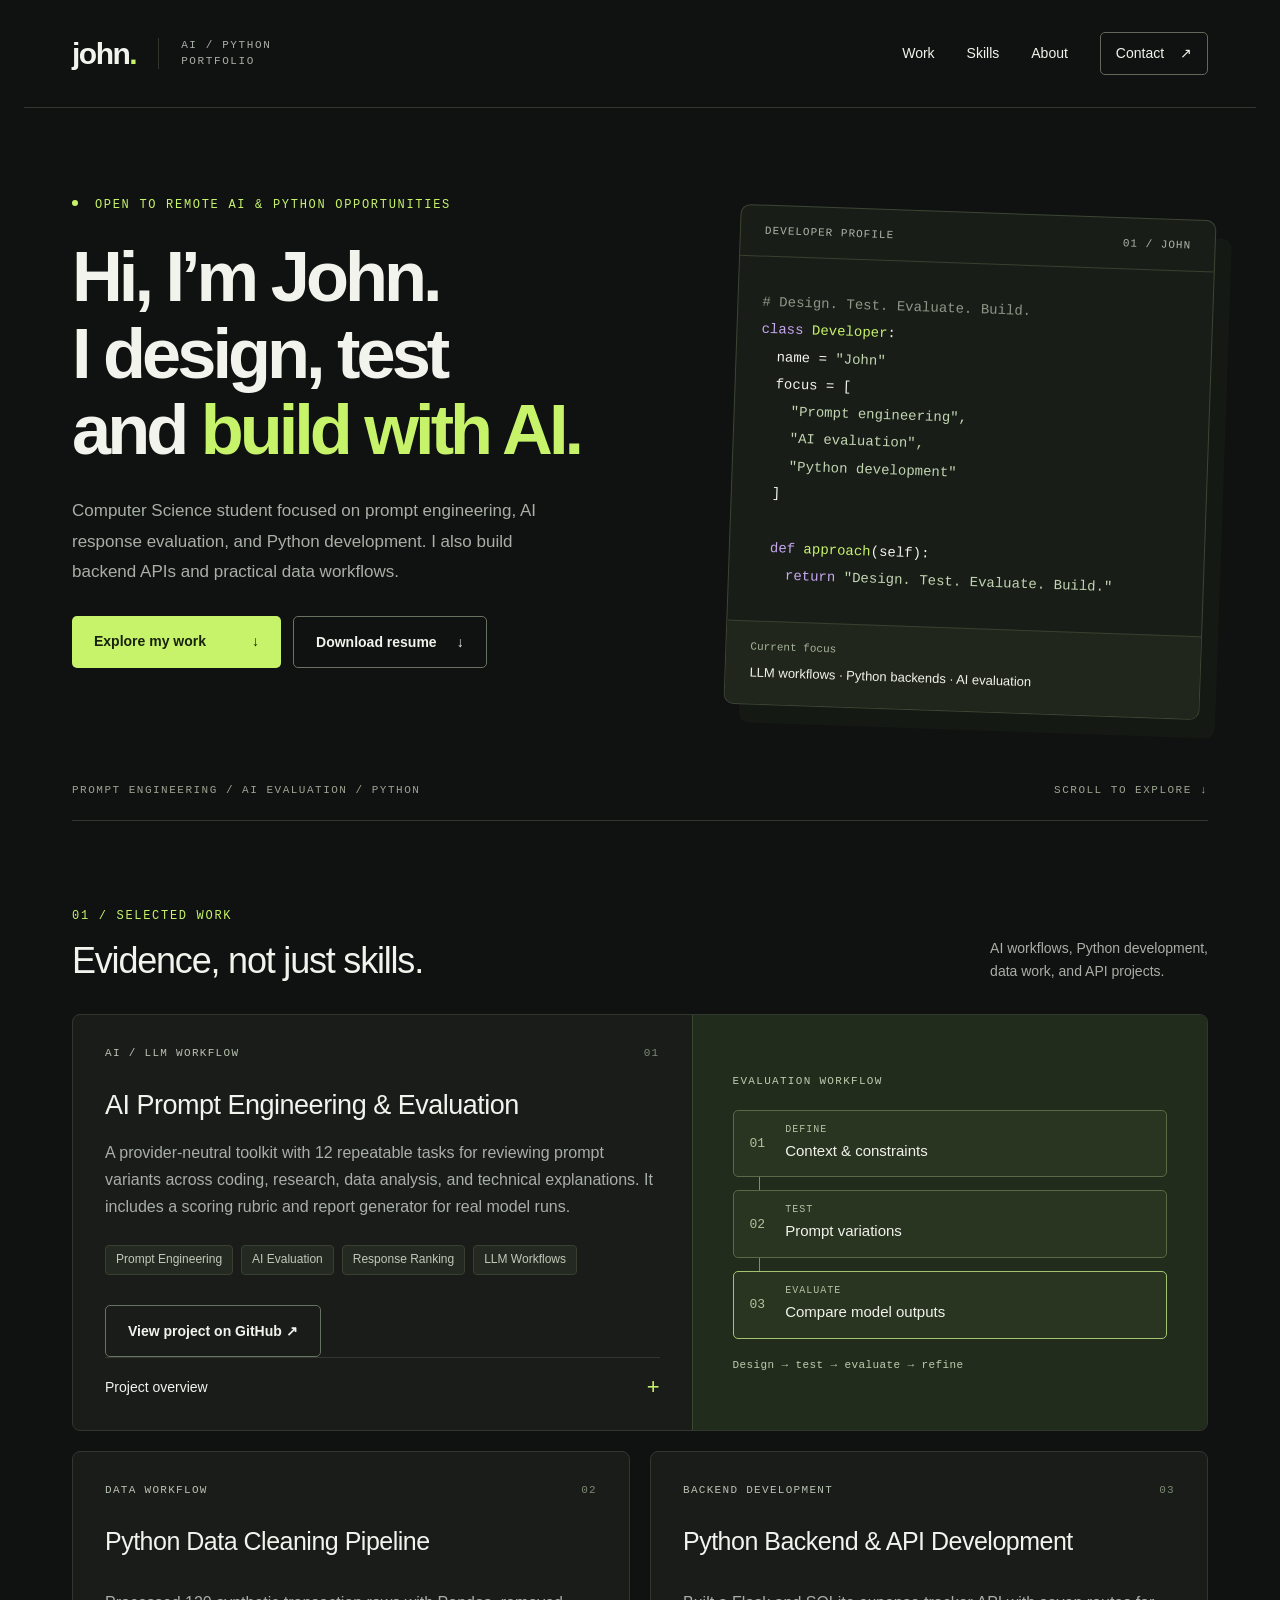
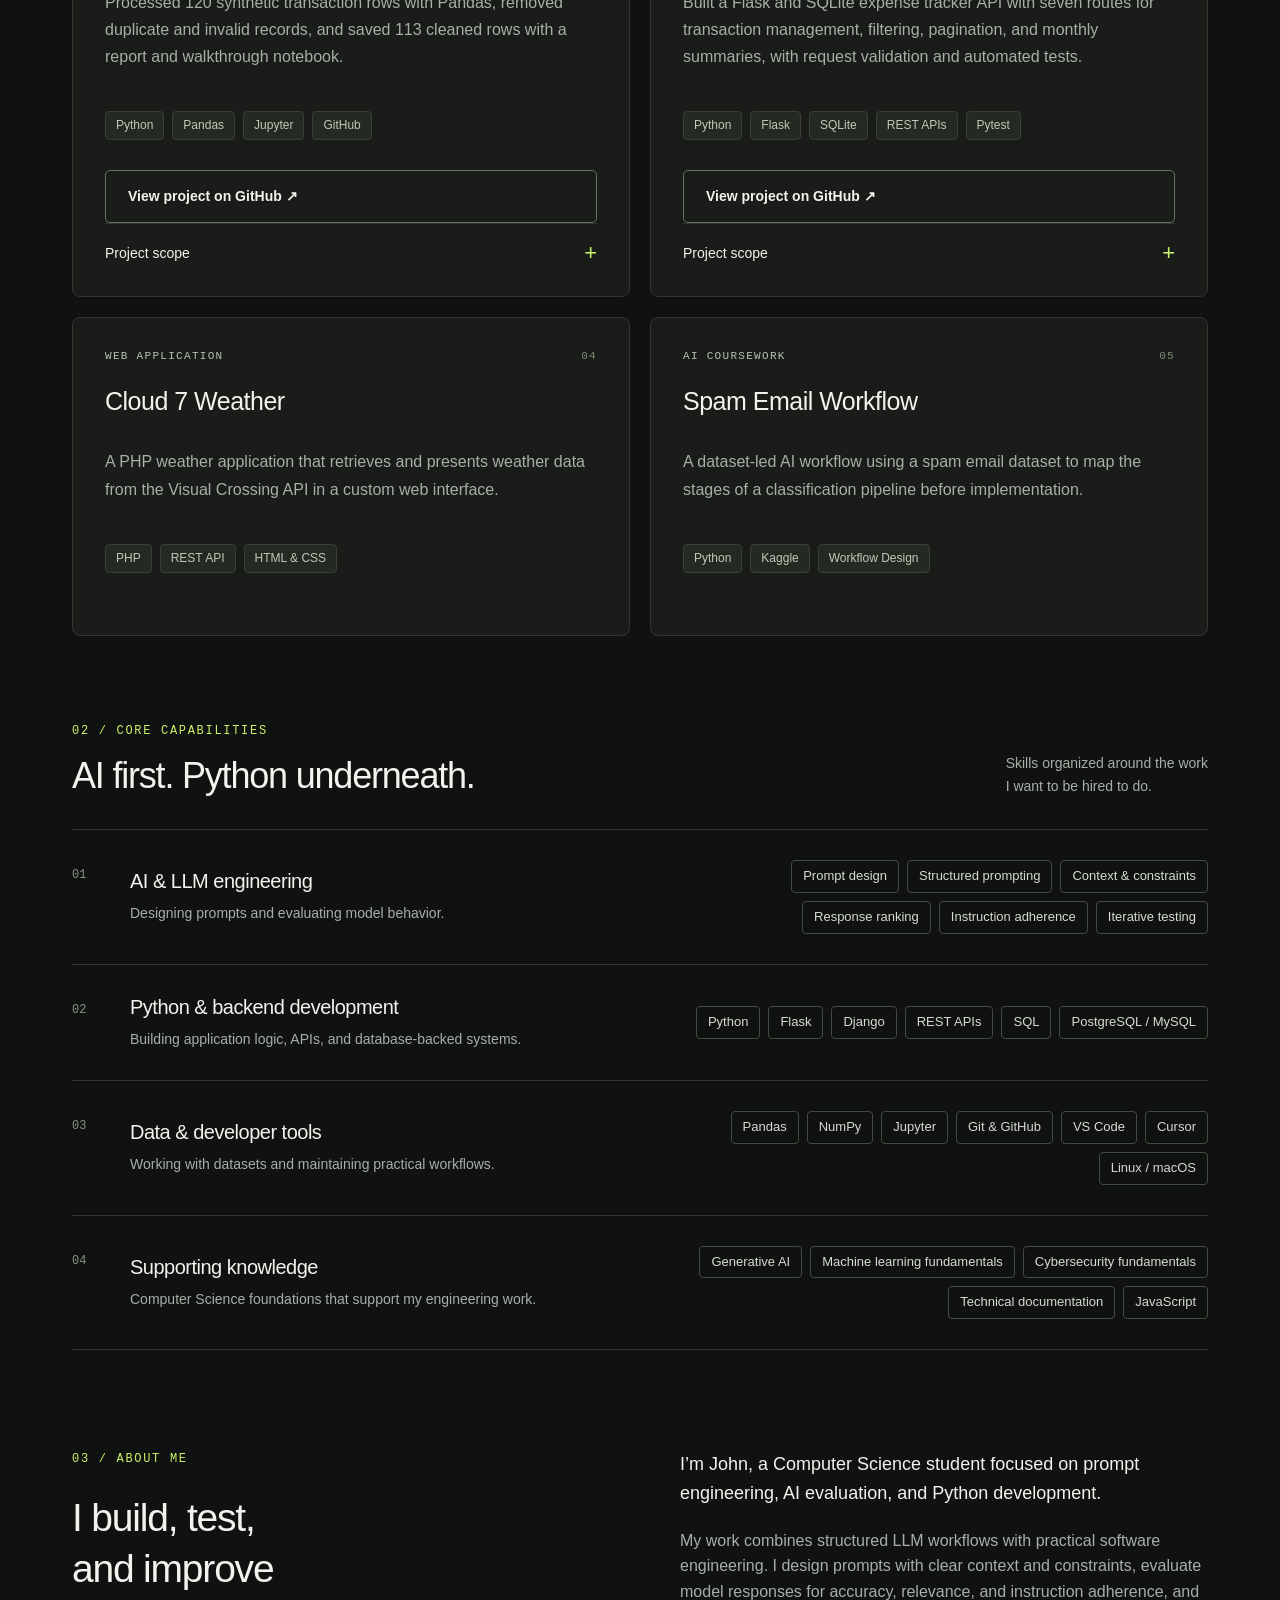
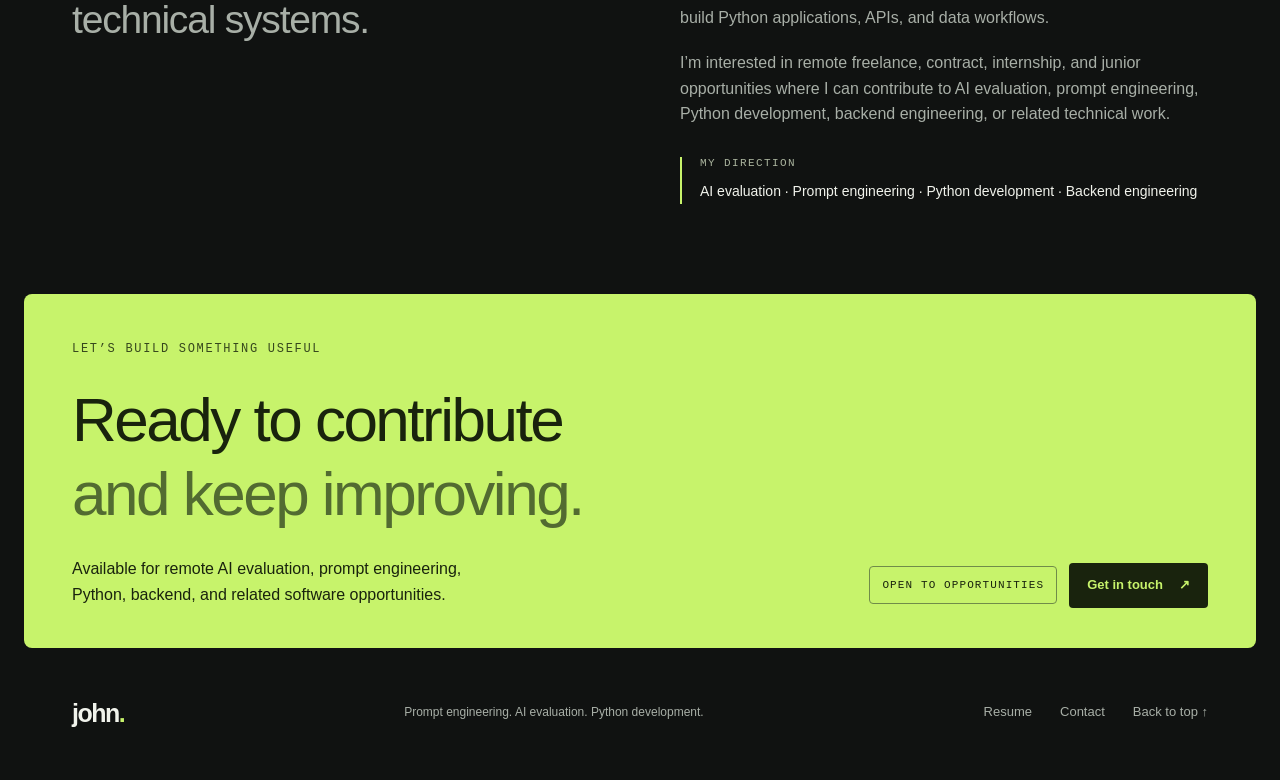
==== commit de5fa92f: "Merge branch 'main' of https://github.com/Kage-No-Shinobi/kage-no-shinobi.github.io" ====
--- a/index.html
+++ b/index.html
@@ -111,14 +111,22 @@
             </div>
             <h3>AI Prompt Engineering & Evaluation</h3>
             <p>
-              Structured prompt design and iterative evaluation for coding,
-              research, data analysis, and technical tasks, with a focus on
-              accuracy, relevance, and instruction adherence.
+              A provider-neutral toolkit with 12 repeatable tasks for reviewing
+              prompt variants across coding, research, data analysis, and
+              technical explanations. It includes a scoring rubric and report
+              generator for real model runs.
             </p>
             <div class="tags">
               <span>Prompt Engineering</span><span>AI Evaluation</span
               ><span>Response Ranking</span><span>LLM Workflows</span>
             </div>
+            <a
+              class="button button-outline project-link"
+              href="https://github.com/Kage-No-Shinobi/ai-prompt-evaluation"
+              target="_blank"
+              rel="noopener noreferrer"
+              >View project on GitHub ↗</a
+            >
             <details>
               <summary>
                 Project overview <span aria-hidden="true">+</span>
@@ -171,14 +179,21 @@
               </div>
               <h3>Python Data Cleaning Pipeline</h3>
               <p>
-                A reproducible data-cleaning workflow using Python, Pandas,
-                Jupyter Notebook, and Git/GitHub to transform raw CSV data into
-                a cleaner dataset.
+                Processed 120 synthetic transaction rows with Pandas, removed
+                duplicate and invalid records, and saved 113 cleaned rows with
+                a report and walkthrough notebook.
               </p>
               <div class="tags">
                 <span>Python</span><span>Pandas</span><span>Jupyter</span
                 ><span>GitHub</span>
               </div>
+              <a
+                class="button button-outline project-link"
+                href="https://github.com/Kage-No-Shinobi/python-data-cleaning-pipeline"
+                target="_blank"
+                rel="noopener noreferrer"
+                >View project on GitHub ↗</a
+              >
               <details>
                 <summary>
                   Project scope <span aria-hidden="true">+</span>
@@ -205,14 +220,21 @@
               </div>
               <h3>Python Backend & API Development</h3>
               <p>
-                Backend development practice with Python, Flask and Django,
-                including REST APIs, database integration, debugging, and
-                environment/package management.
+                Built a Flask and SQLite expense tracker API with seven routes
+                for transaction management, filtering, pagination, and monthly
+                summaries, with request validation and automated tests.
               </p>
               <div class="tags">
-                <span>Python</span><span>Flask</span><span>Django</span
-                ><span>REST APIs</span><span>SQL</span>
-              </div>
+                <span>Python</span><span>Flask</span><span>SQLite</span
+                ><span>REST APIs</span><span>Pytest</span>
+              </div>
+              <a
+                class="button button-outline project-link"
+                href="https://github.com/Kage-No-Shinobi/flask-expense-tracker-api"
+                target="_blank"
+                rel="noopener noreferrer"
+                >View project on GitHub ↗</a
+              >
               <details>
                 <summary>
                   Project scope <span aria-hidden="true">+</span>
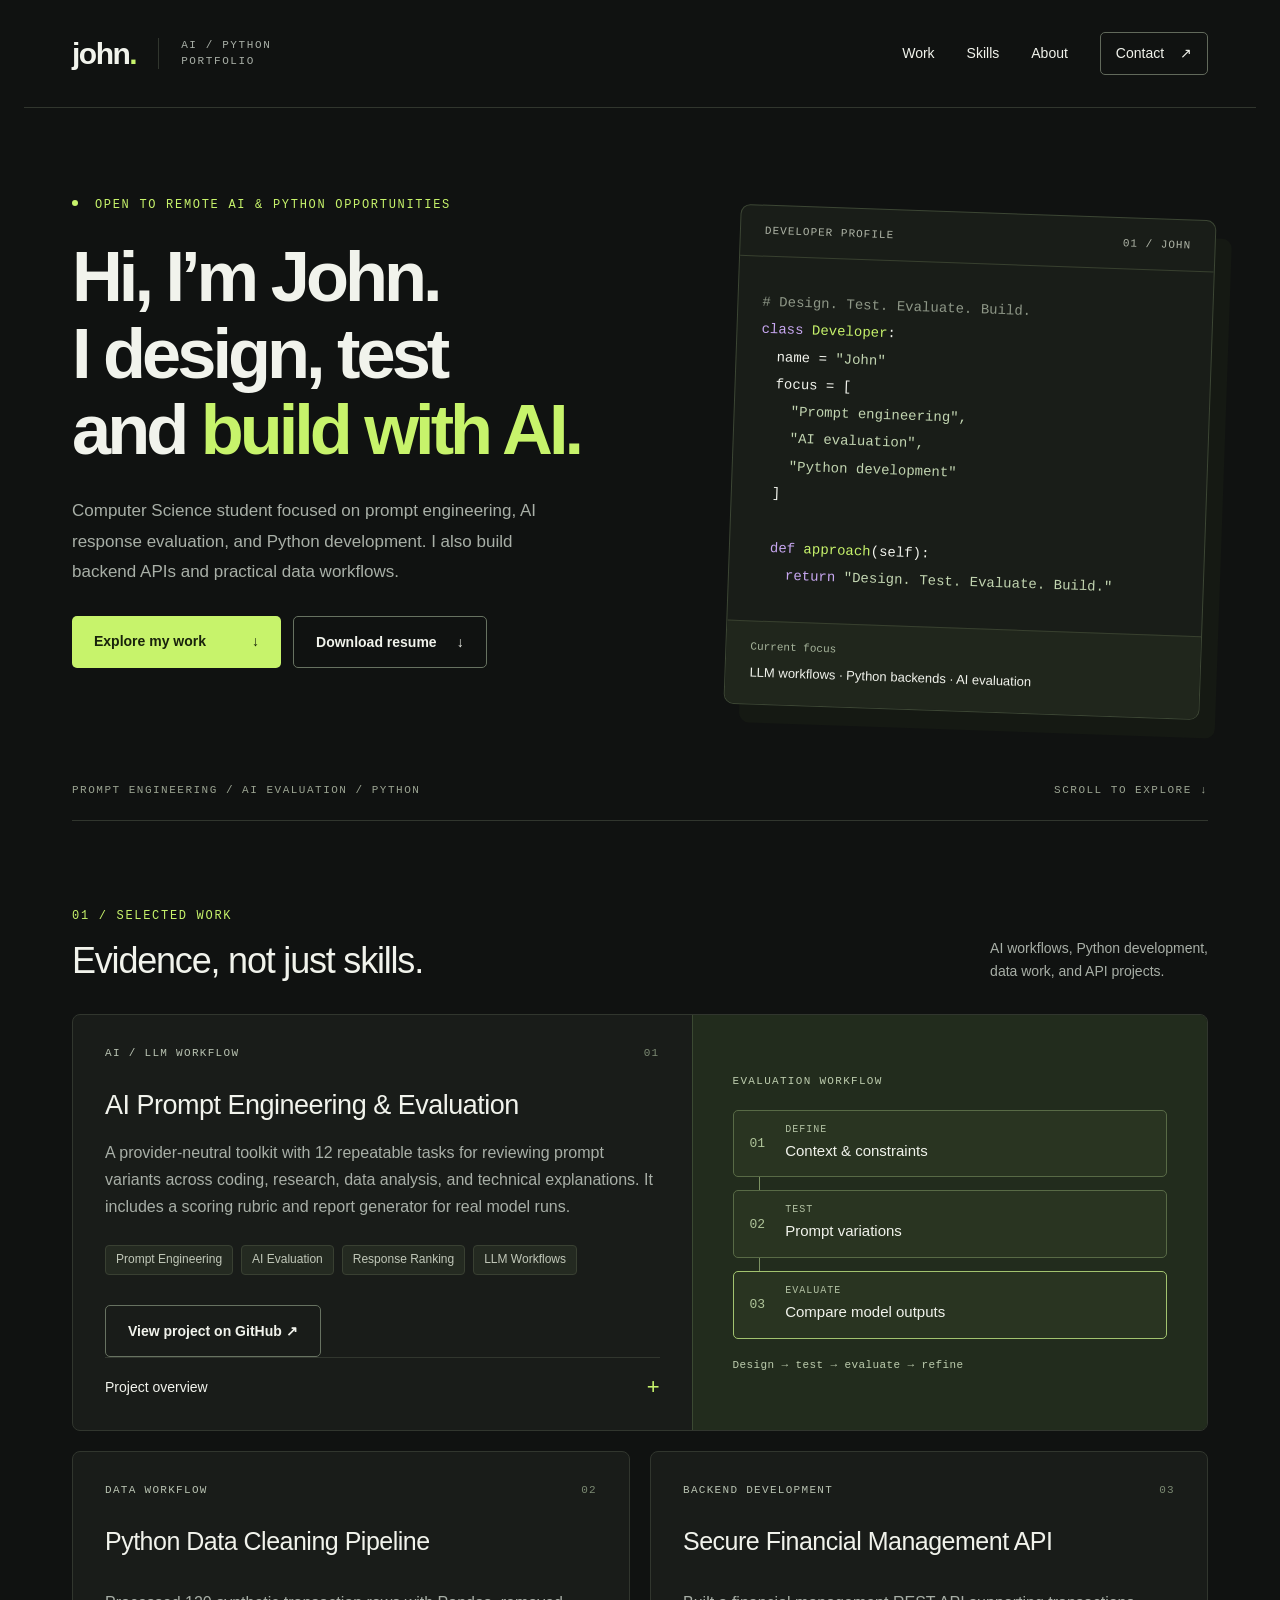
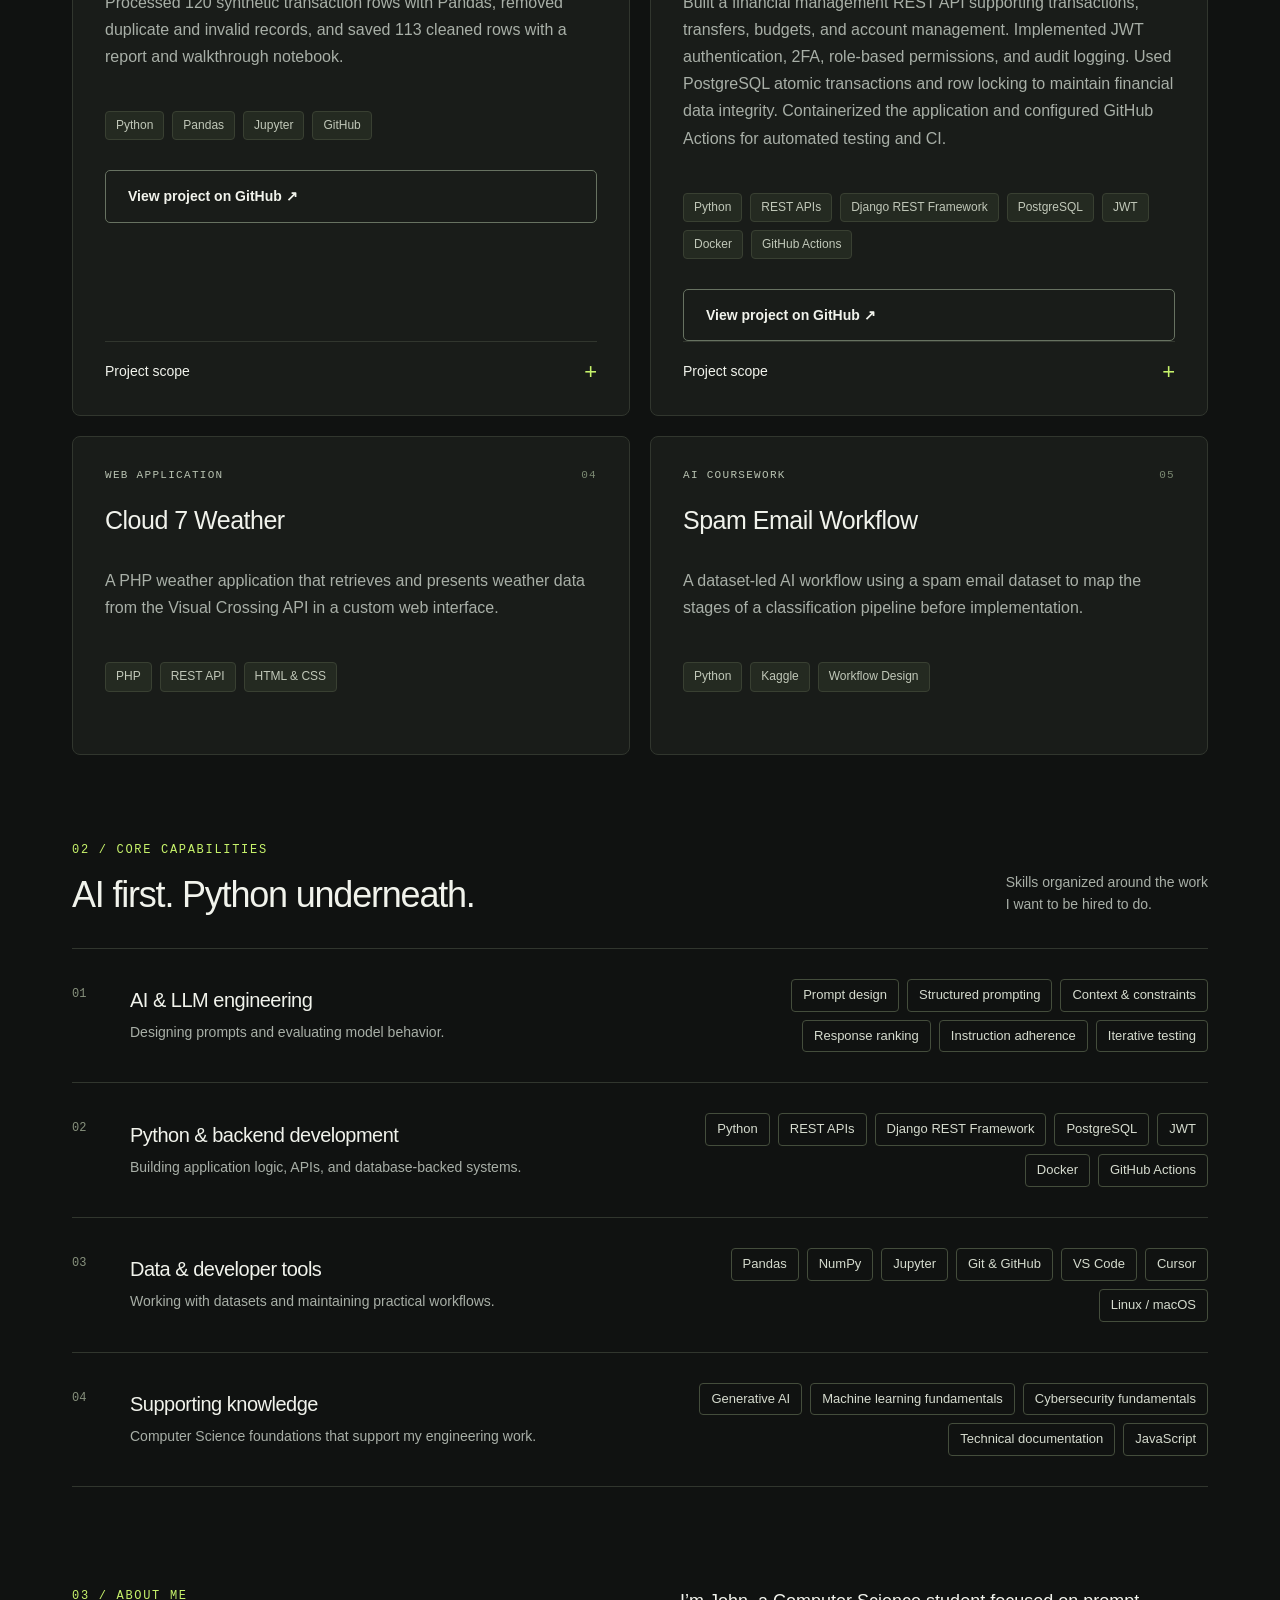
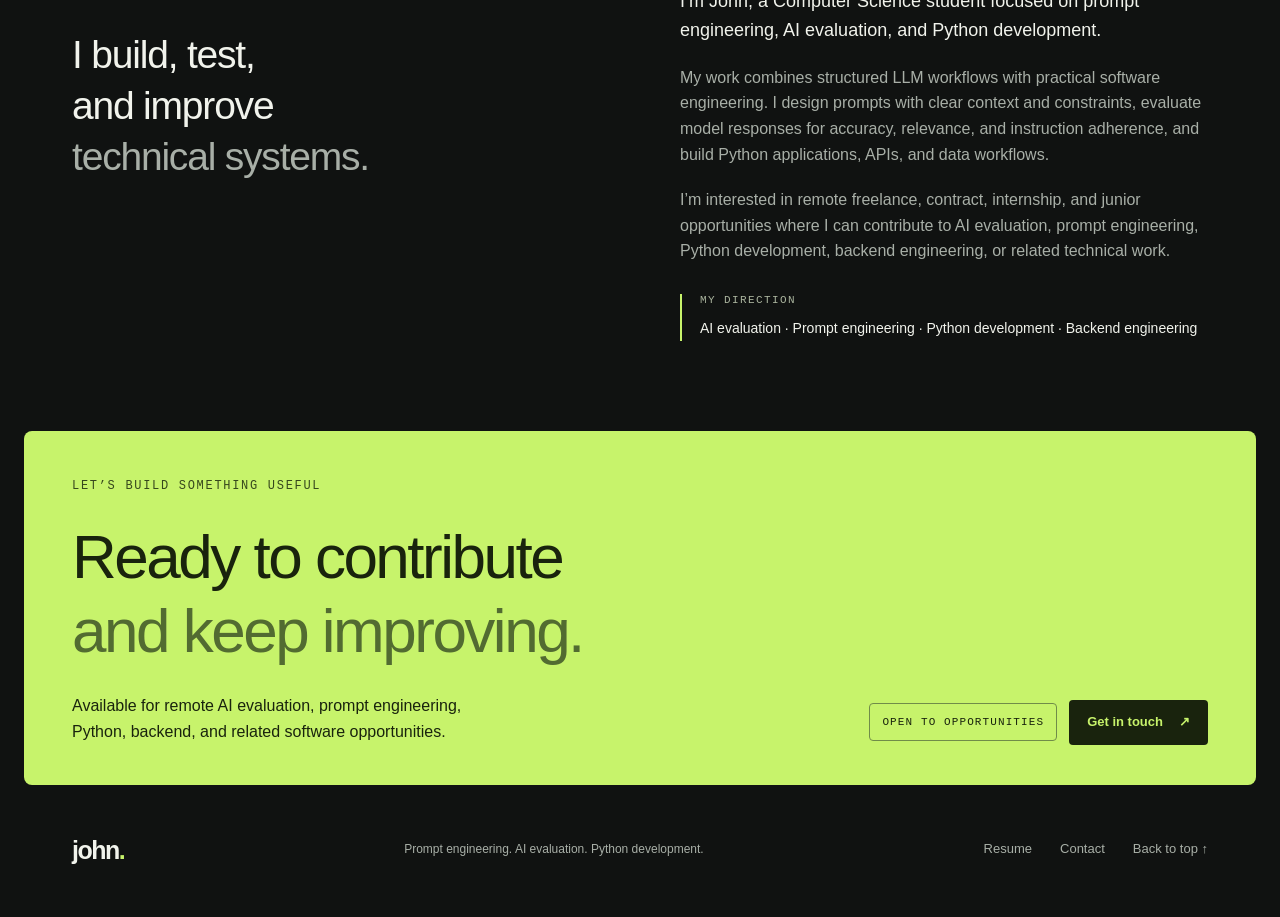
==== commit cd9a94a5: "Replaced the pythonbackend project with a new project called Secure Financial Management API." ====
--- a/index.html
+++ b/index.html
@@ -180,8 +180,8 @@
               <h3>Python Data Cleaning Pipeline</h3>
               <p>
                 Processed 120 synthetic transaction rows with Pandas, removed
-                duplicate and invalid records, and saved 113 cleaned rows with
-                a report and walkthrough notebook.
+                duplicate and invalid records, and saved 113 cleaned rows with a
+                report and walkthrough notebook.
               </p>
               <div class="tags">
                 <span>Python</span><span>Pandas</span><span>Jupyter</span
@@ -218,19 +218,24 @@
               <div class="project-meta">
                 <span>BACKEND DEVELOPMENT</span><span>03</span>
               </div>
-              <h3>Python Backend & API Development</h3>
-              <p>
-                Built a Flask and SQLite expense tracker API with seven routes
-                for transaction management, filtering, pagination, and monthly
-                summaries, with request validation and automated tests.
+              <h3>Secure Financial Management API</h3>
+              <p>
+                Built a financial management REST API supporting transactions,
+                transfers, budgets, and account management. Implemented JWT
+                authentication, 2FA, role-based permissions, and audit logging.
+                Used PostgreSQL atomic transactions and row locking to maintain
+                financial data integrity. Containerized the application and
+                configured GitHub Actions for automated testing and CI.
               </p>
               <div class="tags">
-                <span>Python</span><span>Flask</span><span>SQLite</span
-                ><span>REST APIs</span><span>Pytest</span>
+                <span>Python</span>
+                <span>REST APIs</span><span>Django REST Framework</span
+                ><span>PostgreSQL</span><span>JWT</span><span>Docker</span
+                ><span>GitHub Actions</span>
               </div>
               <a
                 class="button button-outline project-link"
-                href="https://github.com/Kage-No-Shinobi/flask-expense-tracker-api"
+                href="https://github.com/Kage-No-Shinobi/Secure-Financial-Management-Api"
                 target="_blank"
                 rel="noopener noreferrer"
                 >View project on GitHub ↗</a
@@ -324,9 +329,10 @@
               </p>
             </div>
             <div class="skill-tags">
-              <span>Python</span><span>Flask</span><span>Django</span
-              ><span>REST APIs</span><span>SQL</span
-              ><span>PostgreSQL / MySQL</span>
+              <span>Python</span>
+              <span>REST APIs</span><span>Django REST Framework</span
+              ><span>PostgreSQL</span><span>JWT</span><span>Docker</span
+              ><span>GitHub Actions</span>
             </div>
           </div>
           <div class="skill-row">
@@ -415,7 +421,7 @@
       <a class="brand" href="#">john<span>.</span></a
       ><span>Prompt engineering. AI evaluation. Python development.</span>
       <div class="footer-links">
-        <a href="resume.docx" download>Resume</a
+        <a href="John Okutachi Resume.docx" download>Resume</a
         ><a href="contact.html">Contact</a><a href="#main">Back to top ↑</a>
       </div>
     </footer>
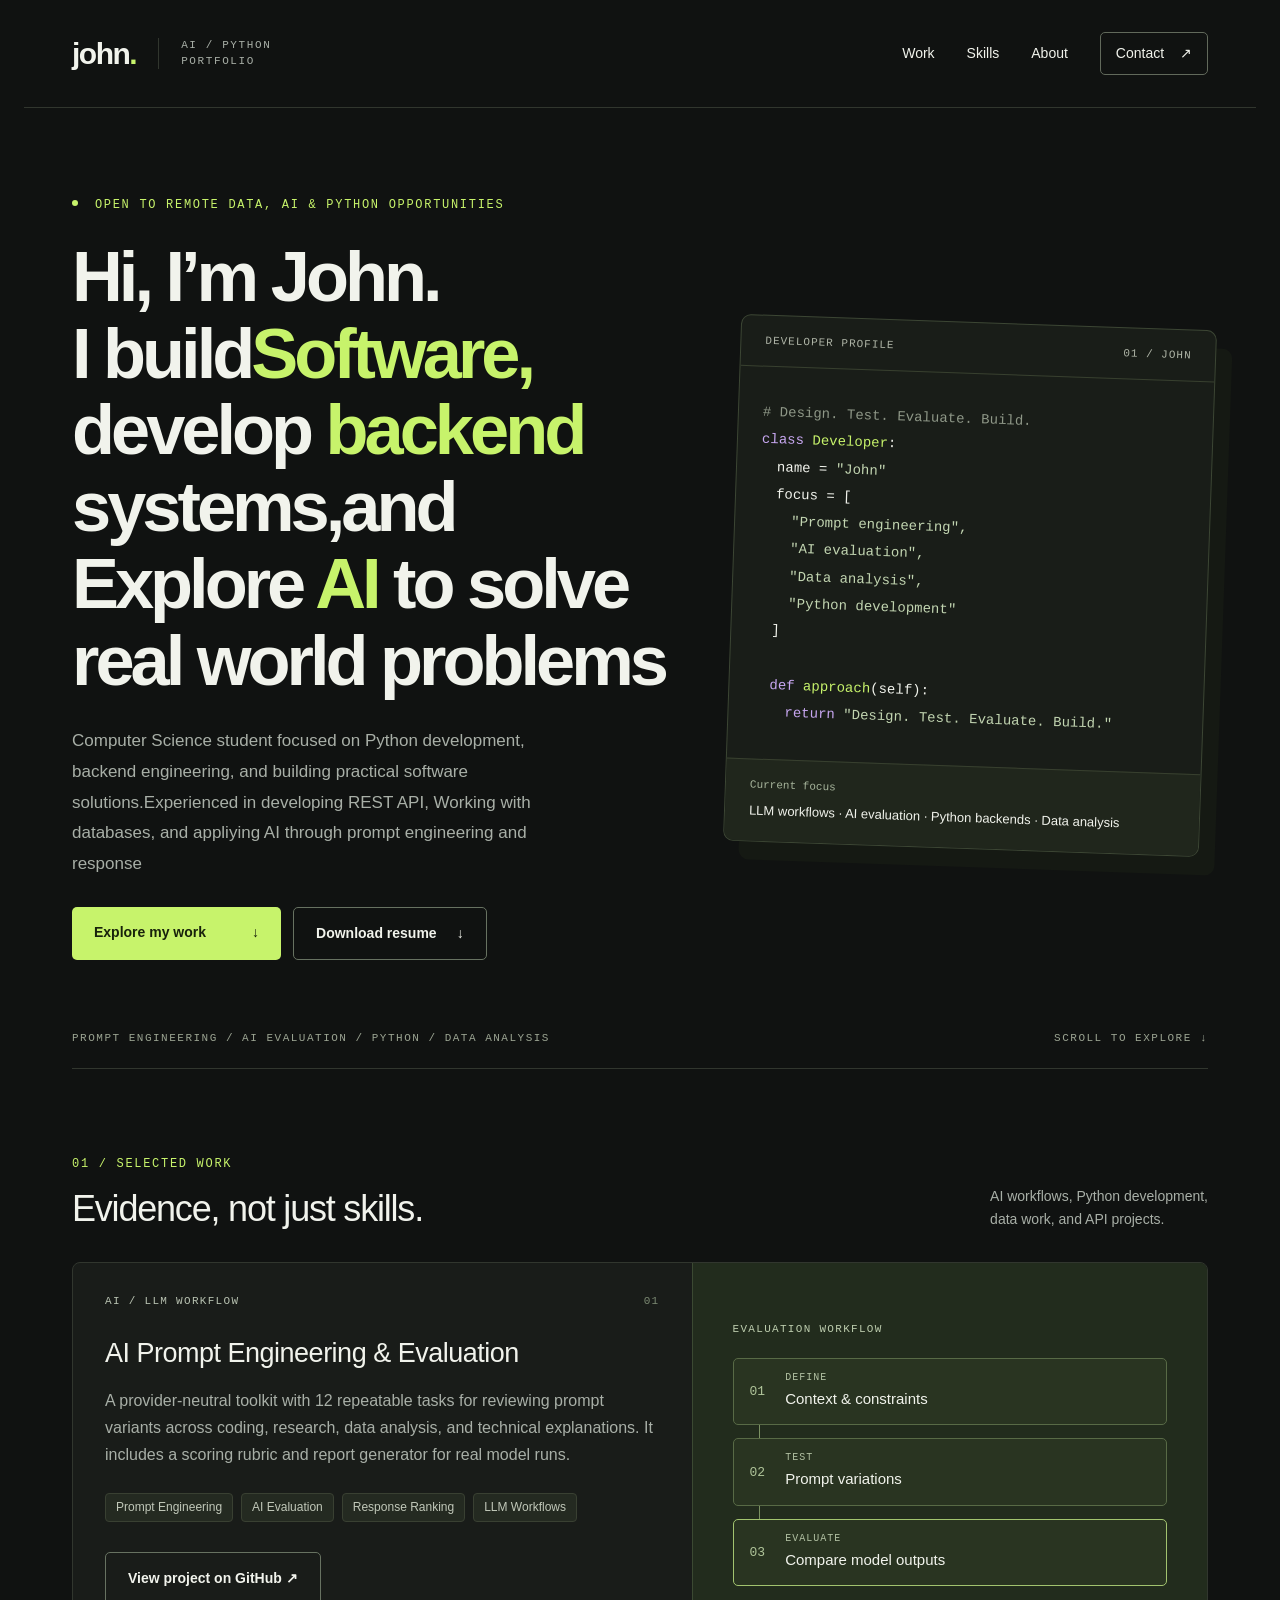
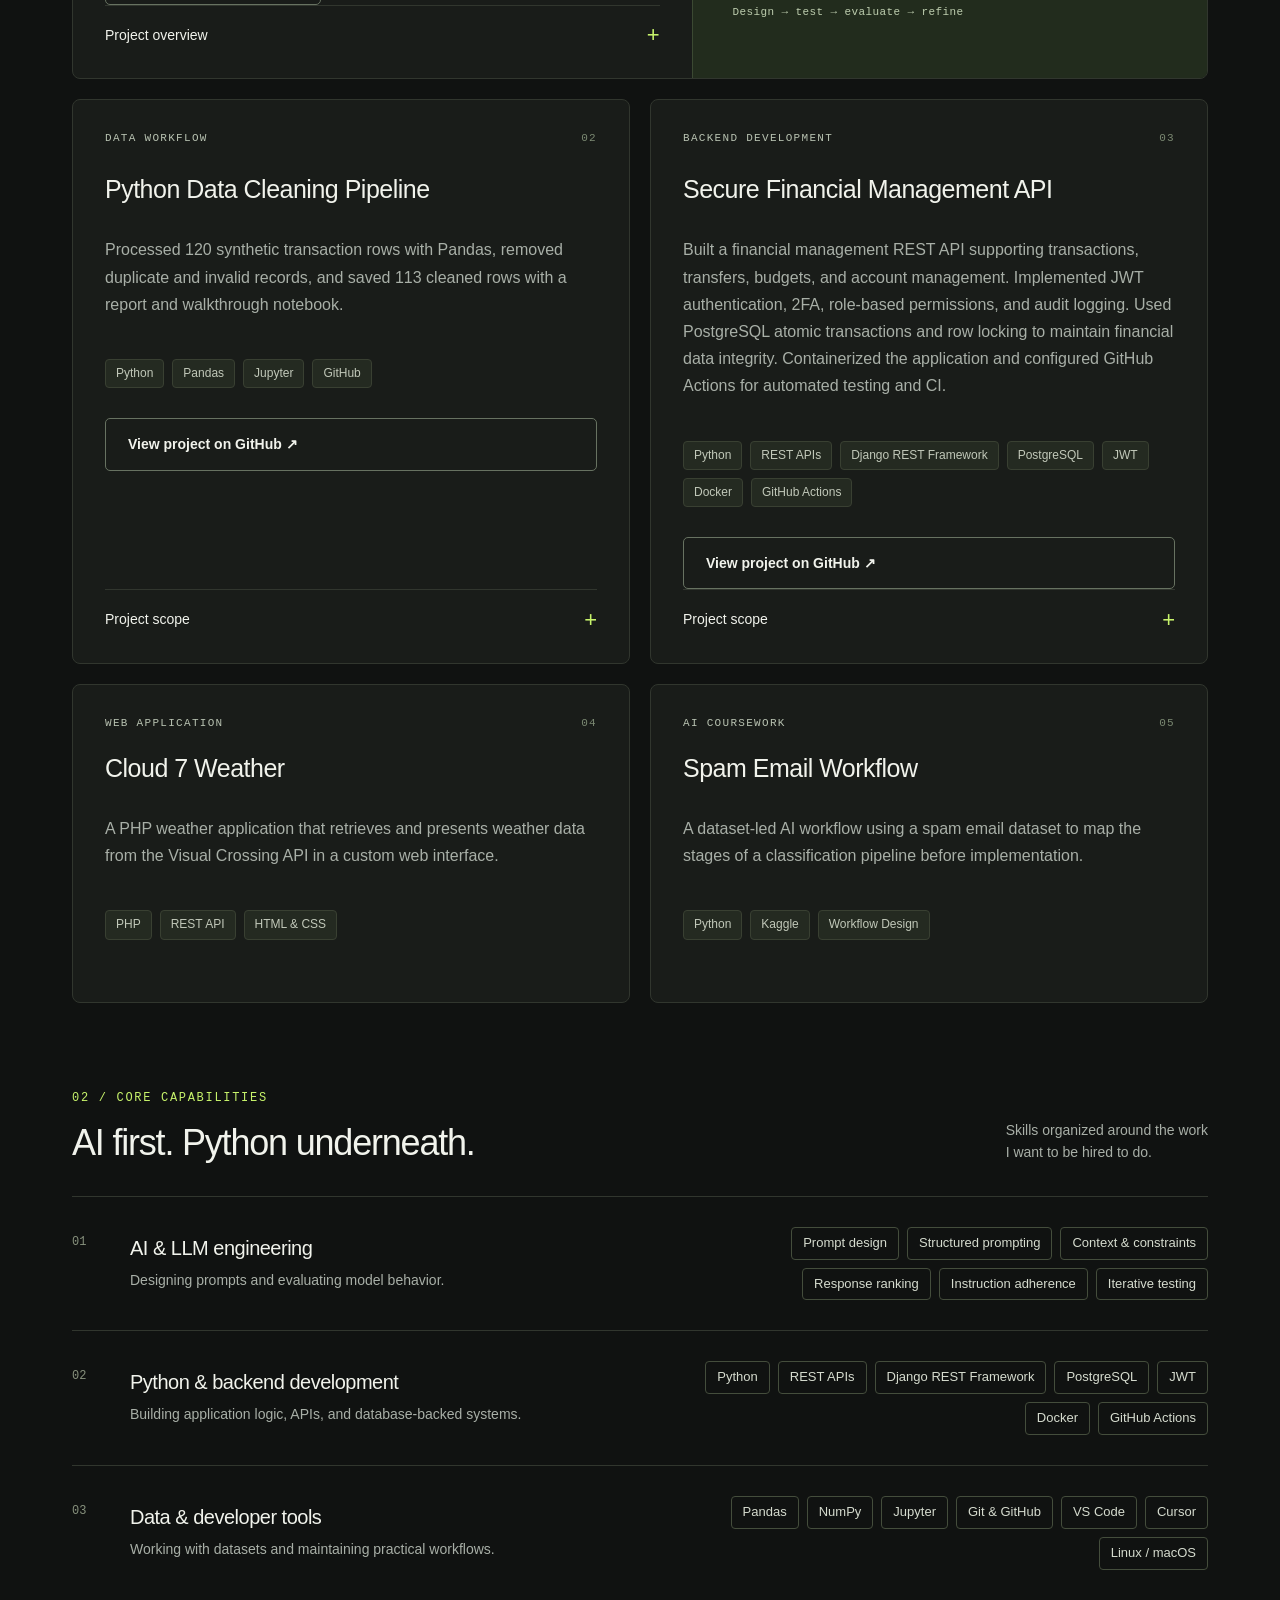
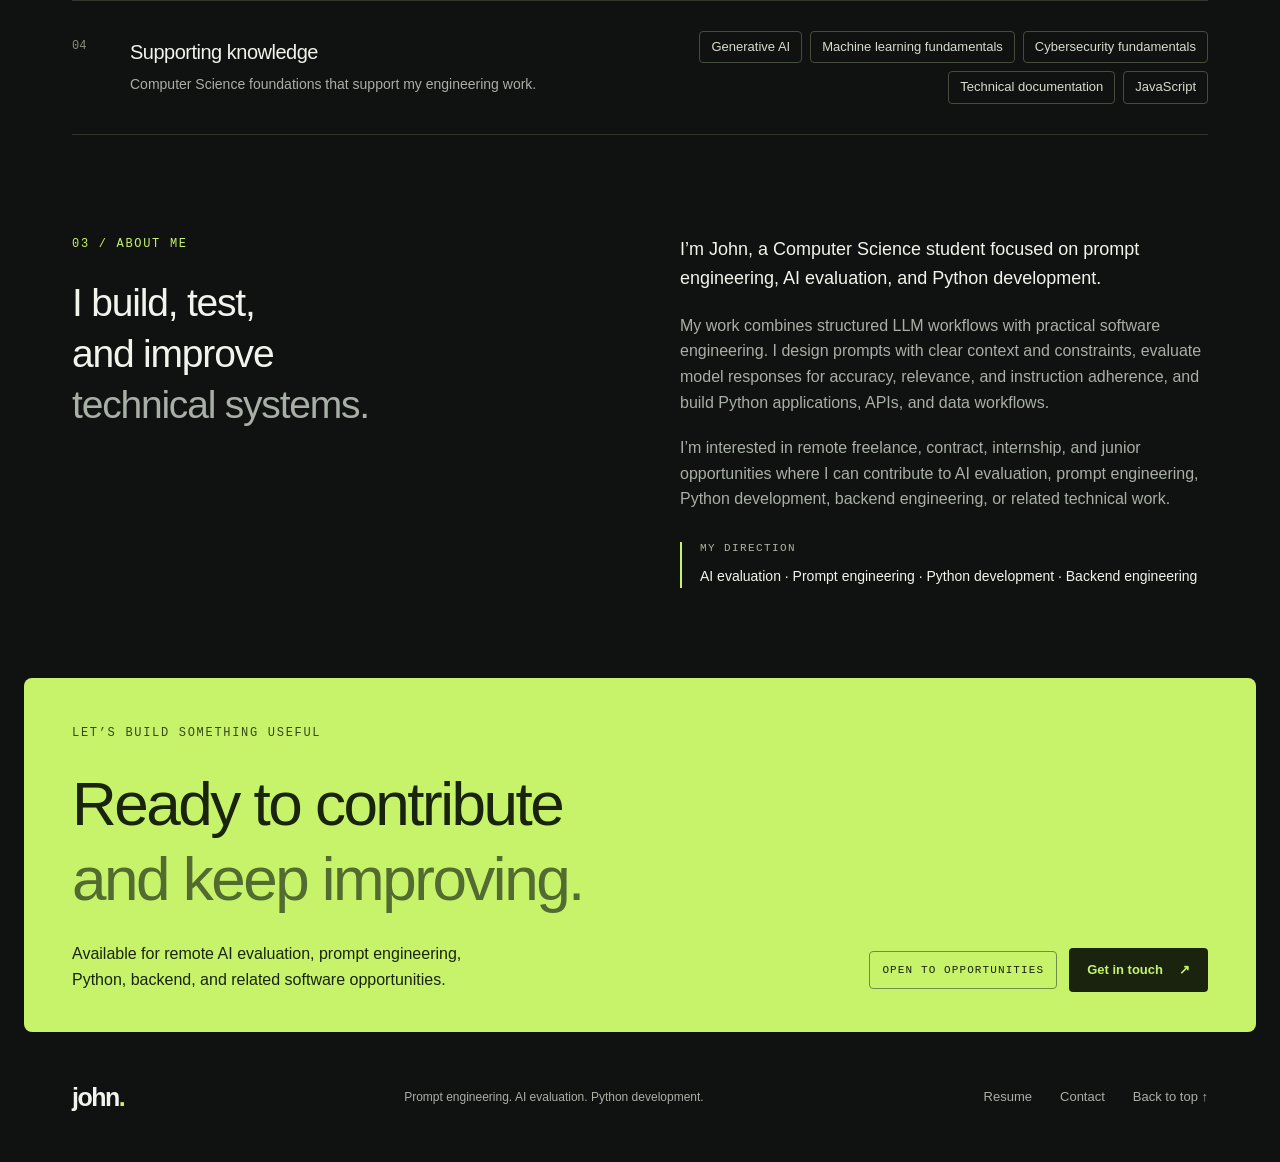
==== commit 3bfddb9b: "Edited files: index.html" ====
--- a/index.html
+++ b/index.html
@@ -37,16 +37,19 @@
       <section class="hero wrap">
         <div class="intro">
           <p class="eyebrow">
-            <span class="status"></span> OPEN TO REMOTE AI & PYTHON
+            <span class="status"></span> OPEN TO REMOTE DATA, AI & PYTHON
             OPPORTUNITIES
           </p>
           <h1>
-            Hi, I’m John.<br />I design, test<br />and <em>build with AI.</em>
+            Hi, I’m John.<br />I build<em>Software,</em> develop
+            <em> backend</em> systems,and Explore<em> AI </em>to solve real
+            world problems
           </h1>
           <p class="lead">
-            Computer Science student focused on prompt engineering, AI response
-            evaluation, and Python development. I also build backend APIs and
-            practical data workflows.
+            Computer Science student focused on Python development, backend
+            engineering, and building practical software solutions.Experienced
+            in developing REST API, Working with databases, and appliying AI
+            through prompt engineering and response
           </p>
           <div class="hero-actions">
             <a class="button" href="#work"
@@ -73,8 +76,11 @@
               class="indent2 string"
               >"Prompt engineering",</span
             ><br /><span class="indent2 string">"AI evaluation",</span
-            ><br /><span class="indent2 string">"Python development"</span
-            ><br /><span class="indent">]</span><br /><br /><span class="indent"
+            ><br /><span class="indent2 string">"Data analysis",</span><br />
+            <span class="indent2 string">"Python development"</span><br /><span
+              class="indent"
+              >]</span
+            ><br /><br /><span class="indent"
               ><span class="purple">def</span>
               <span class="lime">approach</span>(self):</span
             ><br /><span class="indent2"
@@ -84,11 +90,15 @@
           </div>
           <div class="profile-bottom">
             <span>Current focus</span
-            ><strong>LLM workflows · Python backends · AI evaluation</strong>
+            ><strong
+              >LLM workflows · AI evaluation · Python backends · Data
+              analysis</strong
+            >
           </div>
         </aside>
         <div class="hero-bottom">
-          <span>PROMPT ENGINEERING / AI EVALUATION / PYTHON</span
+          <span
+            >PROMPT ENGINEERING / AI EVALUATION / PYTHON / DATA ANALYSIS</span
           ><span>SCROLL TO EXPLORE ↓</span>
         </div>
       </section>
@@ -246,14 +256,31 @@
                 </summary>
                 <div class="detail">
                   <p>
-                    <strong>Focus:</strong> Building server-side application
-                    logic, connecting APIs and databases, and troubleshooting
-                    development environments.
+                    <strong>Workflow:</strong>
+
+                    ⁠ ⁠User registration, authentication, and account
+                    verification. ⁠Managing financial accounts, income,
+                    expenses, and transfers. ⁠ ⁠Processing transactions with
+                    balance validation and database integrity. ⁠Managing
+                    budgets, transaction history, and financial reports.
+                    ⁠Recording security events and financial activities.
                   </p>
                   <p>
-                    <strong>Supporting work:</strong> API integration and web
-                    application development, including the Cloud 7 Weather
-                    project using the Visual Crossing API.
+                    <strong>Focus:</strong>⁠Developing a secure and reliable
+                    financial REST API. ⁠ ⁠Maintaining financial data integrity
+                    using PostgreSQL transactions and row locking. ⁠
+                    ⁠Implementing JWT authentication, role-based access control,
+                    and session management. ⁠Providing structured API endpoints
+                    and interactive documentation.
+                  </p>
+                  <p>
+                    <strong>Supporting work:</strong>Docker and Docker Compose
+                    for application containerization. ⁠GitHub Actions for
+                    automated testing and CI. ⁠PostgreSQL for persistent
+                    financial data storage. ⁠Redis and Celery for background
+                    processing. ⁠ ⁠Swagger/OpenAPI for API documentation.
+                    ⁠Automated tests for authentication, transactions,
+                    permissions, and financial operations.
                   </p>
                 </div>
               </details>
